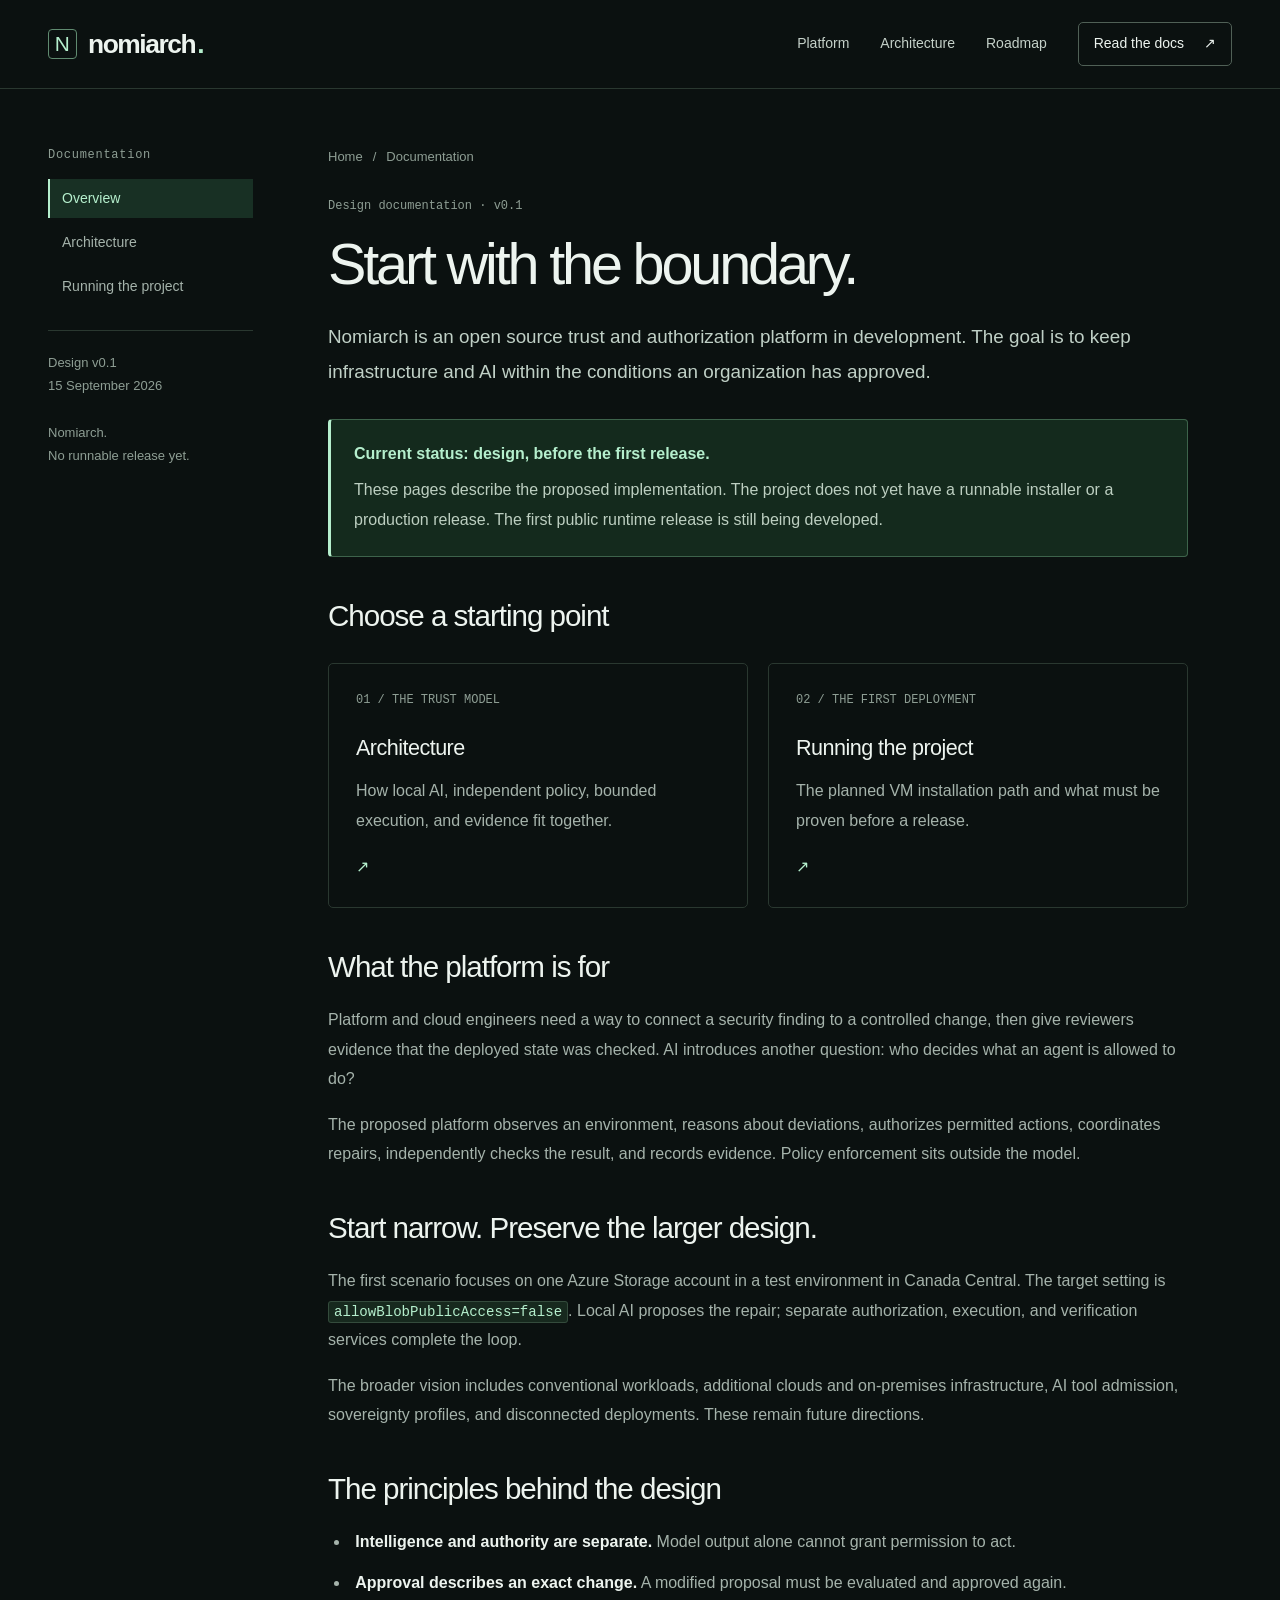
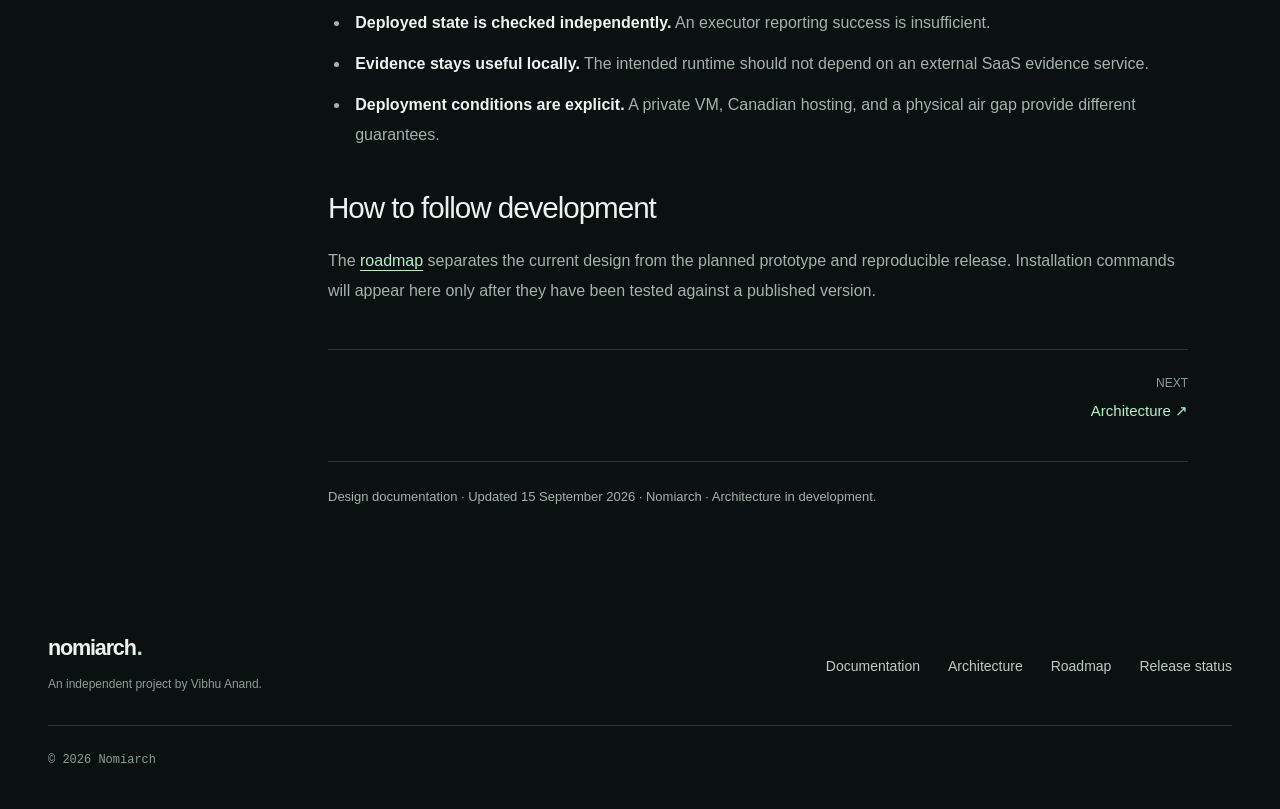
==== site/docs/index.html @ 2ee2f6b4 "feat: launch Nomiarch website and documentation Add the responsive landing page, architecture and de" ====
<!doctype html>
<html lang="en"><head><meta charset="utf-8"><meta name="viewport" content="width=device-width, initial-scale=1">
<title>Documentation — Nomiarch</title><meta name="description" content="Understand the project, the proposed trust boundary, and the first planned release."><meta name="theme-color" content="#0b1110">
<meta property="og:type" content="website"><meta property="og:title" content="Documentation — Nomiarch"><meta property="og:description" content="Understand the project, the proposed trust boundary, and the first planned release."><meta name="twitter:card" content="summary"><meta name="twitter:title" content="Documentation — Nomiarch"><meta name="twitter:description" content="Understand the project, the proposed trust boundary, and the first planned release.">
  <link rel="icon" type="image/svg+xml" href="data:image/svg+xml,%3Csvg xmlns='http://www.w3.org/2000/svg' viewBox='0 0 32 32'%3E%3Crect width='32' height='32' rx='7' fill='%230b1110'/%3E%3Cpath d='M8 24V8h3l10 16h3V8M8 8l16 16' fill='none' stroke='%23b5efcd' stroke-width='3' stroke-linejoin='round'/%3E%3C/svg%3E"><link rel="stylesheet" href="../styles.css"><link rel="canonical" href="https://nomiarch.com/docs/"><meta property="og:url" content="https://nomiarch.com/docs/"></head><body>
<a class="skip-link" href="#main">Skip to content</a>  <header class="topbar"><div class="container header-inner"><a class="brand" href="../" aria-label="Nomiarch home"><span class="brand-mark" aria-hidden="true">N</span>nomiarch<span class="brand-period" aria-hidden="true">.</span></a><nav class="nav" aria-label="Main navigation"><a class="hide-mobile" href="../#platform">Platform</a><a class="hide-mobile" href="architecture/">Architecture</a><a href="../#roadmap">Roadmap</a><a class="nav-cta" href="./">Read the docs <span aria-hidden="true">↗</span></a></nav></div></header>
<div class="container docs-shell"><aside class="sidebar"><div class="sidebar-label">Documentation</div><nav aria-label="Documentation navigation"><a href="./" aria-current="page">Overview</a><a href="architecture/">Architecture</a><a href="running/">Running the project</a></nav><div class="sidebar-note">Design v0.1<br>15 September 2026<br><br>Nomiarch.<br>No runnable release yet.</div></aside><main id="main" class="doc"><div class="breadcrumb"><a href="../">Home</a><span aria-hidden="true">/</span><span>Documentation</span></div>
<span class="badge">Design documentation · v0.1</span>
<h1>Start with the boundary.</h1>
<p class="lede">Nomiarch is an open source trust and authorization platform in development. The goal is to keep infrastructure and AI within the conditions an organization has approved.</p>
<div class="callout"><strong>Current status: design, before the first release.</strong><p>These pages describe the proposed implementation. The project does not yet have a runnable installer or a production release. The first public runtime release is still being developed.</p></div>
<h2>Choose a starting point</h2>
<div class="doc-card-grid">
<a class="doc-card" href="architecture/"><span class="mono">01 / THE TRUST MODEL</span><h3>Architecture</h3><p>How local AI, independent policy, bounded execution, and evidence fit together.</p><span class="card-arrow" aria-hidden="true">↗</span></a>
<a class="doc-card" href="running/"><span class="mono">02 / THE FIRST DEPLOYMENT</span><h3>Running the project</h3><p>The planned VM installation path and what must be proven before a release.</p><span class="card-arrow" aria-hidden="true">↗</span></a>
</div>
<h2>What the platform is for</h2>
<p>Platform and cloud engineers need a way to connect a security finding to a controlled change, then give reviewers evidence that the deployed state was checked. AI introduces another question: who decides what an agent is allowed to do?</p>
<p>The proposed platform observes an environment, reasons about deviations, authorizes permitted actions, coordinates repairs, independently checks the result, and records evidence. Policy enforcement sits outside the model.</p>
<h2>Start narrow. Preserve the larger design.</h2>
<p>The first scenario focuses on one Azure Storage account in a test environment in Canada Central. The target setting is <code>allowBlobPublicAccess=false</code>. Local AI proposes the repair; separate authorization, execution, and verification services complete the loop.</p>
<p>The broader vision includes conventional workloads, additional clouds and on-premises infrastructure, AI tool admission, sovereignty profiles, and disconnected deployments. These remain future directions.</p>
<h2>The principles behind the design</h2>
<ul><li><strong>Intelligence and authority are separate.</strong> Model output alone cannot grant permission to act.</li><li><strong>Approval describes an exact change.</strong> A modified proposal must be evaluated and approved again.</li><li><strong>Deployed state is checked independently.</strong> An executor reporting success is insufficient.</li><li><strong>Evidence stays useful locally.</strong> The intended runtime should not depend on an external SaaS evidence service.</li><li><strong>Deployment conditions are explicit.</strong> A private VM, Canadian hosting, and a physical air gap provide different guarantees.</li></ul>
<h2>How to follow development</h2><p>The <a href="../#roadmap">roadmap</a> separates the current design from the planned prototype and reproducible release. Installation commands will appear here only after they have been tested against a published version.</p>
<nav class="doc-pagination" aria-label="Documentation pages"><a href="architecture/"><small>NEXT</small>Architecture ↗</a></nav>
<p class="smallprint">Design documentation · Updated 15 September 2026 · Nomiarch · Architecture in development.</p></main></div>  <footer class="footer"><div class="container footer-inner"><div><a class="brand" href="../" aria-label="Nomiarch home">nomiarch<span class="brand-period" aria-hidden="true">.</span></a><p>An independent project by Vibhu Anand.</p></div><nav class="footer-links" aria-label="Footer"><a href="./">Documentation</a><a href="architecture/">Architecture</a><a href="../#roadmap">Roadmap</a><a href="running/">Release status</a></nav><span class="footer-year">© 2026 Nomiarch</span></div></footer>
</body></html>
---- site/styles.css ----
@charset "UTF-8";
:root{--bg:#0b1110;--surface:#101a16;--ink:#edf4ef;--muted:#a5b3ab;--dim:#8e9e94;--line:#2a3830;--accent:#b5efcd;--max:1200px;color-scheme:dark;font-size:16px}
*{box-sizing:border-box}html{scroll-behavior:smooth;scroll-padding-top:36px}body{margin:0;background:var(--bg);color:var(--ink);font-family:Inter,"Helvetica Neue",Arial,sans-serif;-webkit-font-smoothing:antialiased;line-height:1.65}::selection{background:var(--accent);color:var(--bg)}a{color:inherit;text-decoration:none}a:hover{color:var(--accent)}p,h1,h2,h3{margin-top:0}p{margin-bottom:0}h1,h2,h3{font-weight:500;line-height:1.09}h1,h2{letter-spacing:-.055em}h2{font-size:clamp(2.3rem,4.1vw,3.7rem);margin-bottom:0}h3{font-size:1.4rem;letter-spacing:-.025em;line-height:1.3}button,a,summary{-webkit-tap-highlight-color:transparent}a:focus-visible,summary:focus-visible{outline:2px solid var(--accent);outline-offset:6px;border-radius:2px}.container{width:calc(100% - 96px);max-width:var(--max);margin-inline:auto}.skip-link{position:absolute;top:-100px;left:16px;z-index:30;background:var(--accent);color:var(--bg);padding:10px 18px}.skip-link:focus{top:12px}.topbar{border-bottom:1px solid var(--line)}.header-inner{min-height:88px;display:flex;align-items:center;justify-content:space-between;gap:24px}.brand{display:inline-flex;align-items:center;gap:11px;font-size:1.65rem;letter-spacing:-.055em;font-weight:600;line-height:1}.brand-mark{display:grid;place-items:center;width:29px;height:30px;color:var(--accent);border:1px solid #608b70;border-radius:4px;font-size:1.3rem;font-weight:500;letter-spacing:-.13em;padding-right:3px}.brand-period{color:var(--accent);margin-left:-9px}.nav{display:flex;align-items:center;gap:31px;font-size:.875rem}.nav>a{color:#c5d1c9;transition:color .18s}.nav>a:hover{color:var(--accent)}.nav-cta{border:1px solid #506056;padding:9px 15px;border-radius:5px;display:flex;gap:20px;align-items:center;color:var(--ink)!important}.nav-cta:hover{border-color:var(--accent)}
.hero{text-align:center;padding-top:79px;padding-bottom:51px}.project-status{display:inline-flex;align-items:center;flex-wrap:wrap;justify-content:center;gap:13px;font-size:.8125rem;color:#c5d1c9;margin-bottom:33px}.status-label{font-size:.75rem;letter-spacing:.06em;border:1px solid #405949;border-radius:3px;padding:3px 7px;color:var(--accent)}.hero h1{font-size:clamp(3rem,6.85vw,6.15rem);line-height:1.075;margin-bottom:28px;font-weight:500;letter-spacing:-.065em}.hero h1 span{color:var(--accent)}.hero-lede{font-size:1.27rem;color:var(--ink);margin-bottom:10px;letter-spacing:-.02em}.hero-description{max-width:660px;margin-inline:auto;font-size:1.0625rem;line-height:1.8;color:var(--muted)}.actions{display:flex;align-items:center;gap:17px;justify-content:center;flex-wrap:wrap;margin-top:29px}.btn{display:inline-flex;align-items:center;justify-content:center;gap:25px;padding:12px 20px;min-height:49px;border-radius:5px;background:var(--ink);border:1px solid var(--ink);color:var(--bg);font-size:.875rem;font-weight:600;line-height:1.4;transition:background .18s,border-color .18s,transform .18s}.btn:hover{background:var(--accent);border-color:var(--accent);color:var(--bg);transform:translateY(-2px)}.btn-secondary{color:var(--ink);background:transparent;border-color:#415048;font-weight:400}.btn-secondary:hover{background:#18251e;color:var(--ink);border-color:var(--accent)}
.eyebrow,.figure-caption,.node-kicker,.node-foot,.feature-meta,.feature-number,.code-title,.decision-record dt,.code-note,.mode-number,.mode-status,.milestone-number,.badge,.future-note,.footer-year,.mono,.sidebar-label{font-family:"SFMono-Regular",Consolas,"Liberation Mono",monospace}.eyebrow{display:block;color:var(--accent);font-size:.75rem;letter-spacing:.085em;margin-bottom:23px;line-height:1.7}.boundary-figure{margin-top:62px;text-align:left}.figure-caption{display:flex;align-items:center;justify-content:space-between;gap:16px;font-size:.75rem;letter-spacing:.045em;color:var(--dim);padding:0 0 16px}.figure-caption>span:first-child{color:#c5d1c9}.trust-flow{display:grid;grid-template-columns:repeat(5,minmax(0,1fr));border:1px solid var(--line);border-radius:6px;position:relative;background:linear-gradient(180deg,#111c16,#0d1510)}.flow-node{padding:24px 22px 20px;min-width:0;position:relative;display:flex;flex-direction:column}.flow-node+.flow-node{border-left:1px solid var(--line)}.flow-node:not(:last-child):after{content:"";width:7px;height:7px;position:absolute;top:calc(50% - 3px);right:-4px;border-right:1px solid #789080;border-top:1px solid #789080;transform:rotate(45deg);z-index:2;background:var(--surface)}.node-kicker{font-size:.75rem;letter-spacing:0;color:var(--dim);margin-bottom:25px}.flow-node strong{font-size:1.025rem;letter-spacing:-.02em;font-weight:500;line-height:1.4;display:block;min-height:48px}.flow-node p{font-size:.875rem;color:var(--muted);line-height:1.7;margin-top:11px}.node-foot{font-size:.75rem;color:var(--dim);padding-top:28px;margin-top:auto;line-height:1.6}.policy-node{background:#193726;border:1px solid #689e7c!important;margin:-1px 0;border-radius:5px;z-index:1}.policy-node strong{color:var(--accent);font-size:1.125rem}.policy-node .node-kicker,.policy-node .node-foot{color:var(--accent)}.policy-node p{color:#c2d8ca}.boundary-bottom{display:flex;justify-content:space-between;gap:20px;font-size:.75rem;color:var(--dim);padding-top:16px}.boundary-bottom>span:last-child{color:var(--muted)}.principle-strip{border-block:1px solid var(--line)}.principles{display:flex;justify-content:space-between;gap:20px;padding-block:23px;font-size:.875rem;color:#becac2}
.section{padding-block:105px}.section-heading{display:grid;grid-template-columns:1fr 1fr;gap:80px;align-items:end;margin-bottom:57px}.section-heading>p{font-size:1.0625rem;color:var(--muted);line-height:1.85;max-width:515px}.feature-grid{display:grid;grid-template-columns:repeat(3,minmax(0,1fr));border-block:1px solid var(--line);margin-bottom:30px}.feature{padding:35px 31px 35px 0;display:flex;flex-direction:column}.feature+.feature{border-left:1px solid var(--line);padding-left:31px}.feature-number{color:var(--accent);font-size:.75rem;margin-bottom:29px}.feature h3{font-size:1.44rem;margin-bottom:15px}.feature p{font-size:1rem;color:var(--muted);line-height:1.85}.feature-meta{color:var(--dim);font-size:.75rem;letter-spacing:0;line-height:1.8;margin-top:auto;padding-top:29px}.text-link{font-size:.875rem;display:inline-flex;align-items:center;gap:16px;color:var(--ink);line-height:1.5}.text-link:hover{color:var(--accent)}.deployment-section{background:var(--surface);border-block:1px solid var(--line);padding-block:86px}.deployment-grid{display:grid;grid-template-columns:.92fr 1.08fr;gap:88px;align-items:center}.section-copy{font-size:1rem;color:var(--muted);line-height:1.85;margin-top:24px;max-width:475px}.deployment-grid .text-link{margin-top:27px}.deployment-modes{border-top:1px solid #34473a}.deployment-modes article{display:grid;grid-template-columns:25px 1fr;gap:15px;position:relative;padding:28px 0;border-bottom:1px solid #34473a}.mode-number{color:var(--accent);font-size:.75rem;padding-top:4px}.deployment-modes h3{font-size:1.12rem;margin-bottom:9px;padding-right:5px}.deployment-modes p{font-size:1rem;color:var(--muted);max-width:395px}.mode-status{font-size:.75rem;color:var(--dim);grid-column:2;letter-spacing:.04em}.proof-grid{display:grid;grid-template-columns:1.08fr .92fr;gap:67px;align-items:center}.code-panel{border:1px solid #385341;border-radius:7px;background:#0f1913;overflow:hidden}.code-title{padding:19px 23px;border-bottom:1px solid var(--line);font-size:.75rem;display:flex;flex-wrap:wrap;justify-content:space-between;gap:9px;letter-spacing:0;color:#c2d2c7}.example-label{color:var(--dim)}.code-body{padding:30px 0 24px}.code-comment{font-family:"SFMono-Regular",Consolas,monospace;font-size:.8125rem;color:var(--dim);padding:0 27px 27px}.diff-line{font-size:.9375rem;display:flex;gap:18px;padding:7px 25px;line-height:1.75}.diff-line code{font-size:inherit;white-space:normal;overflow-wrap:anywhere;background:transparent;border:0;padding:0;color:inherit}.removed{background:#2a191b;color:#e8b2b0}.added{background:#1b3926;color:var(--accent)}.code-divider{margin:29px 25px;border-top:1px solid var(--line)}.decision-record{margin:0 26px;display:grid;gap:17px}.decision-record>div{display:grid;grid-template-columns:98px 1fr;gap:14px;align-items:baseline}.decision-record dt{font-size:.75rem;color:var(--dim)}.decision-record dd{font-size:.875rem;margin:0;color:#c9d5cd}.code-note{border-top:1px solid var(--line);padding:15px 24px;color:var(--dim);font-size:.75rem}.proof-steps{padding:0;margin:0;list-style:none;display:grid;gap:25px}.proof-steps li{display:grid;grid-template-columns:25px 1fr;gap:21px}.step-number{font-family:Consolas,monospace;color:var(--accent);font-size:.75rem;padding-top:3px}.proof-steps h3{font-size:1.15rem;line-height:1.5;margin-bottom:6px}.proof-steps p{font-size:1rem;color:var(--muted);line-height:1.75}
.roadmap-section{padding-block:92px;border-block:1px solid var(--line)}.roadmap{display:grid;grid-template-columns:repeat(3,minmax(0,1fr));gap:34px}.milestone{border-top:2px solid #3a473e;padding-top:25px}.milestone.current{border-color:var(--accent)}.milestone-meta{display:flex;justify-content:space-between;gap:10px;align-items:center;margin-bottom:32px}.milestone-number{font-size:.8125rem;color:var(--dim)}.badge{font-size:.75rem;letter-spacing:0;color:var(--dim)}.badge-active{color:var(--accent)}.milestone h3{font-size:1.4rem;margin-bottom:14px}.milestone p{color:var(--muted);font-size:1rem;line-height:1.8}.milestone .text-link{margin-top:22px;font-size:.875rem}.future-note{font-size:.75rem;line-height:1.9;color:var(--dim);border-top:1px solid var(--line);margin-top:45px;padding-top:24px;max-width:100%}.faq-section{padding-block:93px}.faq-grid{display:grid;grid-template-columns:.85fr 1.15fr;gap:90px}.faq{border-top:1px solid var(--line)}.faq details{border-bottom:1px solid var(--line)}.faq summary{font-size:1rem;list-style:none;cursor:pointer;padding:23px 35px 23px 0;position:relative;line-height:1.55}.faq summary::-webkit-details-marker{display:none}.faq summary:after{content:"+";position:absolute;right:0;top:21px;font-size:1.35rem;color:var(--accent);font-weight:300}.faq details[open] summary:after{content:"−"}.faq details p{font-size:1rem;color:var(--muted);padding:0 30px 25px 0;line-height:1.85}.closing{background:var(--surface);border-block:1px solid var(--line);padding-block:85px;text-align:center}.closing h2{font-size:clamp(3rem,5.5vw,5rem);line-height:1.08;color:var(--accent)}.closing p{color:var(--muted);font-size:1rem;margin-top:22px}.closing .eyebrow{color:var(--dim)}.closing .actions{gap:31px}.footer{padding-block:38px}.footer-inner{display:grid;grid-template-columns:1fr auto;gap:25px;align-items:center}.footer .brand{font-size:1.35rem}.footer .brand-period{margin-left:-10px}.footer p{color:var(--dim);font-size:.75rem;margin-top:12px}.footer-links{display:flex;flex-wrap:wrap;gap:28px;font-size:.875rem;color:#bfcbc2}.footer-year{font-size:.75rem;color:var(--dim);grid-column:1/-1;border-top:1px solid var(--line);padding-top:25px;margin-top:5px}
/* Documentation */
.docs-shell{display:grid;grid-template-columns:205px minmax(0,1fr);gap:75px;padding-block:57px 90px}.sidebar{position:sticky;top:30px;align-self:start;font-size:.875rem}.sidebar-label{font-size:.75rem;letter-spacing:.06em;color:var(--dim);margin-bottom:13px}.sidebar nav{display:flex;flex-direction:column;gap:5px}.sidebar nav a{padding:9px 12px;border-left:2px solid transparent;color:var(--muted);line-height:1.5}.sidebar nav a:hover{color:var(--accent);background:var(--surface)}.sidebar nav a[aria-current="page"]{background:#183024;border-left-color:var(--accent);color:var(--accent)}.sidebar-note{border-top:1px solid var(--line);margin-top:24px;padding-top:20px;font-size:.8125rem;line-height:1.8;color:var(--dim)}.doc{min-width:0;max-width:860px}.breadcrumb{font-size:.8125rem;color:var(--dim);display:flex;gap:10px;margin-bottom:24px}.doc h1{font-size:clamp(2.6rem,4.5vw,4rem);margin:15px 0 24px;line-height:1.1}.doc .lede{font-size:1.18rem;color:#c0d0c6;line-height:1.85;margin-bottom:29px}.doc h2{font-size:1.85rem;letter-spacing:-.035em;margin:41px 0 19px;line-height:1.25}.doc h3{font-size:1.2rem;margin:28px 0 13px}.doc p,.doc li{color:var(--muted);font-size:1rem;line-height:1.85}.doc p+p{margin-top:16px}.doc ul,.doc ol{padding-left:1.4rem}.doc li{padding-left:.3rem;margin-bottom:.7rem}.doc strong{font-weight:600;color:var(--ink)}.doc p a,.doc li a{color:var(--accent);text-decoration:underline;text-underline-offset:4px}.callout{border:1px solid #3d634b;border-left:3px solid var(--accent);background:#142a1d;border-radius:4px;padding:21px 23px;margin:26px 0}.callout strong{color:var(--accent)}.callout p{font-size:1rem;margin-top:8px;color:#bdcfc1}.callout.neutral{background:var(--surface);border-color:var(--line);border-left-color:#7c9384}.callout.neutral strong{color:var(--ink)}.doc-card-grid{display:grid;grid-template-columns:1fr 1fr;gap:20px;margin:28px 0}.doc-card{border:1px solid var(--line);border-radius:5px;padding:27px;display:block;transition:border-color .18s,background .18s}.doc-card:hover{border-color:#679777;background:var(--surface)}.doc-card .mono{color:var(--dim);font-size:.75rem;display:block;margin-bottom:24px}.doc-card h3{margin:0 0 14px;font-size:1.35rem}.doc-card p{font-size:1rem;margin-bottom:18px}.card-arrow{color:var(--accent)}.table-scroll{max-width:100%;overflow-x:auto;margin:25px 0;border:1px solid var(--line);border-radius:5px}table{width:100%;border-collapse:collapse;font-size:.9375rem;text-align:left;line-height:1.7}th{background:var(--surface);font-weight:500;color:var(--ink)}th,td{padding:15px 18px;border-bottom:1px solid var(--line);vertical-align:top}tr:last-child td{border-bottom:0}td{color:var(--muted)}td:first-child{color:var(--ink);min-width:130px}.doc-flow{padding:22px;background:var(--surface);border:1px solid var(--line);border-radius:5px;display:grid;grid-template-columns:1fr 1fr;gap:15px;margin:26px 0}.doc-flow-item{border:1px solid var(--line);padding:20px;border-radius:3px}.doc-flow-item h3{font-size:1.1rem;color:var(--ink);margin:0 0 10px}.doc-flow-item p{font-size:1rem;margin:0}.doc-flow-item.policy{border-color:#78ae8b}.doc-flow-item.policy h3{color:var(--accent)}.flow-caption{grid-column:1/-1;font-size:.8125rem!important;color:var(--dim)!important}.doc-pagination{margin-top:44px;padding-top:24px;border-top:1px solid var(--line);display:flex;justify-content:space-between;gap:25px;font-size:.9375rem}.doc-pagination a{max-width:48%;color:var(--accent)}.doc-pagination a:last-child{text-align:right;margin-left:auto}.doc-pagination small{display:block;color:var(--dim);font-size:.75rem;margin-bottom:5px}.doc .smallprint{font-size:.8125rem;border-top:1px solid var(--line);padding-top:23px;margin-top:37px}.requirements{list-style:none;padding:0!important;counter-reset:req}.requirements li{position:relative;padding:1px 0 20px 46px;border-bottom:1px solid var(--line);margin-bottom:21px;counter-increment:req}.requirements li:before{content:counter(req,decimal-leading-zero);position:absolute;left:0;top:4px;font-family:Consolas,monospace;font-size:.8125rem;color:var(--accent)}.requirements strong{display:block;margin-bottom:5px}.requirements p{font-size:1rem}code{font-family:Consolas,"Liberation Mono",monospace;font-size:.88em;background:#17291e;border:1px solid #344b3c;padding:2px 5px;border-radius:3px;color:var(--accent);overflow-wrap:anywhere}.simple-page{padding-block:100px;min-height:65vh}.simple-page h1{font-size:clamp(3rem,6vw,5rem);margin-bottom:25px}.simple-page p{max-width:600px;color:var(--muted)}.simple-page .actions{justify-content:flex-start}
@media(min-width:1500px){.hero{padding-top:98px}.hero h1{font-size:6.25rem}}
@media(max-width:1150px){.container{width:calc(100% - 64px)}.hero h1{font-size:6.75vw}.flow-node{padding:21px 15px}.flow-node strong{font-size:.9375rem}.policy-node strong{font-size:1rem}.section-heading{gap:45px}.deployment-grid{gap:45px}.proof-grid{gap:37px}.faq-grid{gap:60px}.docs-shell{gap:43px;grid-template-columns:175px 1fr}}
@media(max-width:900px){.container{width:calc(100% - 48px)}.header-inner{min-height:78px}.nav{gap:24px}.hero{padding-top:62px}.hero h1{font-size:6.8vw}.trust-flow{grid-template-columns:1fr 1fr;overflow:hidden}.flow-node{padding:22px}.flow-node+.flow-node{border-left:0}.flow-node:nth-child(even){border-left:1px solid var(--line)}.flow-node:nth-child(1),.flow-node:nth-child(2){border-bottom:1px solid var(--line)}.flow-node strong{font-size:1.075rem;min-height:0}.flow-node p br{display:none}.flow-node p{margin-top:9px}.flow-node .node-foot{padding-top:18px}.flow-node .node-kicker{margin-bottom:17px}.flow-node:after{display:none}.policy-node{grid-column:1/-1;grid-row:2;padding:24px;margin:0;border-radius:0;text-align:center}.policy-node strong{font-size:1.3rem}.policy-node strong br,.policy-node p br{display:none}.section{padding-block:77px}.section-heading{gap:34px;margin-bottom:40px}.section-heading>p{font-size:1rem}.feature{padding-right:22px}.feature+.feature{padding-left:22px}.feature h3{font-size:1.25rem}.deployment-grid{grid-template-columns:1fr;gap:38px}.deployment-modes article{grid-template-columns:27px 1fr auto}.mode-status{grid-column:3}.deployment-modes p{max-width:none}.proof-grid{grid-template-columns:1fr;gap:37px}.proof-steps{grid-template-columns:1fr 1fr;gap:28px}.roadmap{gap:23px}.milestone-meta{align-items:start;flex-direction:column;gap:12px}.faq-grid{grid-template-columns:.8fr 1.2fr;gap:30px}.footer-inner{grid-template-columns:1fr}.footer-links{gap:26px}.docs-shell{display:block;padding-top:26px}.sidebar{position:static;border-bottom:1px solid var(--line);padding-bottom:20px;margin-bottom:32px}.sidebar-label,.sidebar-note{display:none}.sidebar nav{flex-direction:row;flex-wrap:wrap;gap:7px}.sidebar nav a{border-left:0;border-bottom:2px solid transparent;padding:8px 11px}.sidebar nav a[aria-current="page"]{border-bottom-color:var(--accent)}.doc{max-width:none}}
@media(max-width:640px){.container{width:calc(100% - 36px)}.header-inner{min-height:74px;gap:12px}.brand{font-size:1.4rem;gap:8px}.brand-mark{width:25px;height:27px;font-size:1.125rem}.brand-period{margin-left:-6px}.nav{gap:16px;font-size:.875rem}.nav .hide-mobile{display:none}.nav-cta{padding:8px 10px;gap:10px}.hero{padding-top:44px;padding-bottom:30px}.project-status{gap:9px;font-size:.75rem;margin-bottom:27px}.status-label{font-size:.75rem}.hero h1{font-size:clamp(2.15rem,7.25vw,2.9rem);letter-spacing:-.06em;line-height:1.17;margin-bottom:24px}.hero-lede{font-size:1rem}.hero-description{font-size:1rem;line-height:1.8;max-width:420px}.actions{gap:12px;margin-top:24px}.btn{font-size:.875rem;gap:14px;padding:12px 15px;min-height:46px}.boundary-figure{margin-top:44px}.figure-caption{letter-spacing:0;align-items:start;gap:12px}.figure-caption>span:last-child{text-align:right}.flow-node{padding:21px 15px}.flow-node strong{font-size:.9375rem}.flow-node p{font-size:.875rem}.policy-node{padding:22px 15px}.policy-node strong{font-size:1.13rem}.boundary-bottom{font-size:.75rem;flex-direction:column;gap:3px;padding-top:13px}.principles{display:grid;grid-template-columns:1fr 1fr;gap:10px;padding-block:20px;font-size:.875rem}.section{padding-block:62px}.section-heading{grid-template-columns:1fr;gap:23px;margin-bottom:32px}.eyebrow{letter-spacing:.045em;margin-bottom:17px}h2{font-size:2.5rem;line-height:1.1}.section-heading>p{font-size:1rem}.feature-grid{grid-template-columns:1fr;margin-bottom:25px}.feature{padding:28px 0}.feature+.feature{border-left:0;border-top:1px solid var(--line);padding-left:0}.feature-number{margin-bottom:17px}.feature h3{font-size:1.35rem;margin-bottom:12px}.feature-meta{padding-top:20px}.deployment-section{padding-block:60px}.deployment-grid{gap:30px}.deployment-modes article{grid-template-columns:24px 1fr;padding:23px 0;gap:12px}.mode-status{grid-column:2}.deployment-modes h3{font-size:1.06rem}.proof-grid{gap:33px}.proof-steps{grid-template-columns:1fr;gap:25px}.proof-steps li{gap:16px}.code-title{padding:16px 17px}.code-comment{font-size:.75rem;padding:0 18px 22px}.diff-line{font-size:.8125rem;gap:12px;padding:9px 18px}.code-divider{margin:23px 18px}.decision-record{margin-inline:18px;gap:14px}.decision-record>div{grid-template-columns:80px 1fr;gap:10px}.decision-record dd{font-size:.875rem}.code-note{padding:13px 18px}.roadmap-section{padding-block:62px}.roadmap{grid-template-columns:1fr;gap:33px}.milestone-meta{flex-direction:row;align-items:center;margin-bottom:20px}.milestone h3{font-size:1.4rem}.future-note{margin-top:33px}.faq-section{padding-block:62px}.faq-grid{grid-template-columns:1fr;gap:28px}.closing{padding-block:62px}.closing h2{font-size:3rem}.closing .actions{gap:24px;flex-direction:column}.footer{padding-block:30px}.footer-links{gap:15px 25px}.doc h1{font-size:2.75rem}.doc .lede{font-size:1.06rem}.doc h2{font-size:1.7rem}.doc-card-grid,.doc-flow{grid-template-columns:1fr}.doc-card{padding:24px}.doc-flow{padding:16px}.doc-pagination{font-size:.875rem}.table-scroll{margin-inline:0}.sidebar nav{gap:1px}.sidebar nav a{font-size:.875rem;padding:8px 9px}.doc .callout{padding:19px}.simple-page{padding-block:65px}}
@media(max-width:380px){.header-inner{flex-wrap:wrap;padding-block:15px;gap:18px}.nav{width:100%;justify-content:space-between}.hero h1{font-size:2rem}.trust-flow{grid-template-columns:1fr}.flow-node,.flow-node:nth-child(even){border-left:0;border-bottom:1px solid var(--line)}.policy-node{grid-column:auto;grid-row:auto;text-align:left}.flow-node:last-child{border-bottom:0}.node-foot{padding-top:14px}.boundary-bottom{line-height:1.8}}
@media(prefers-reduced-motion:reduce){html{scroll-behavior:auto}*,*:before,*:after{transition:none!important}}
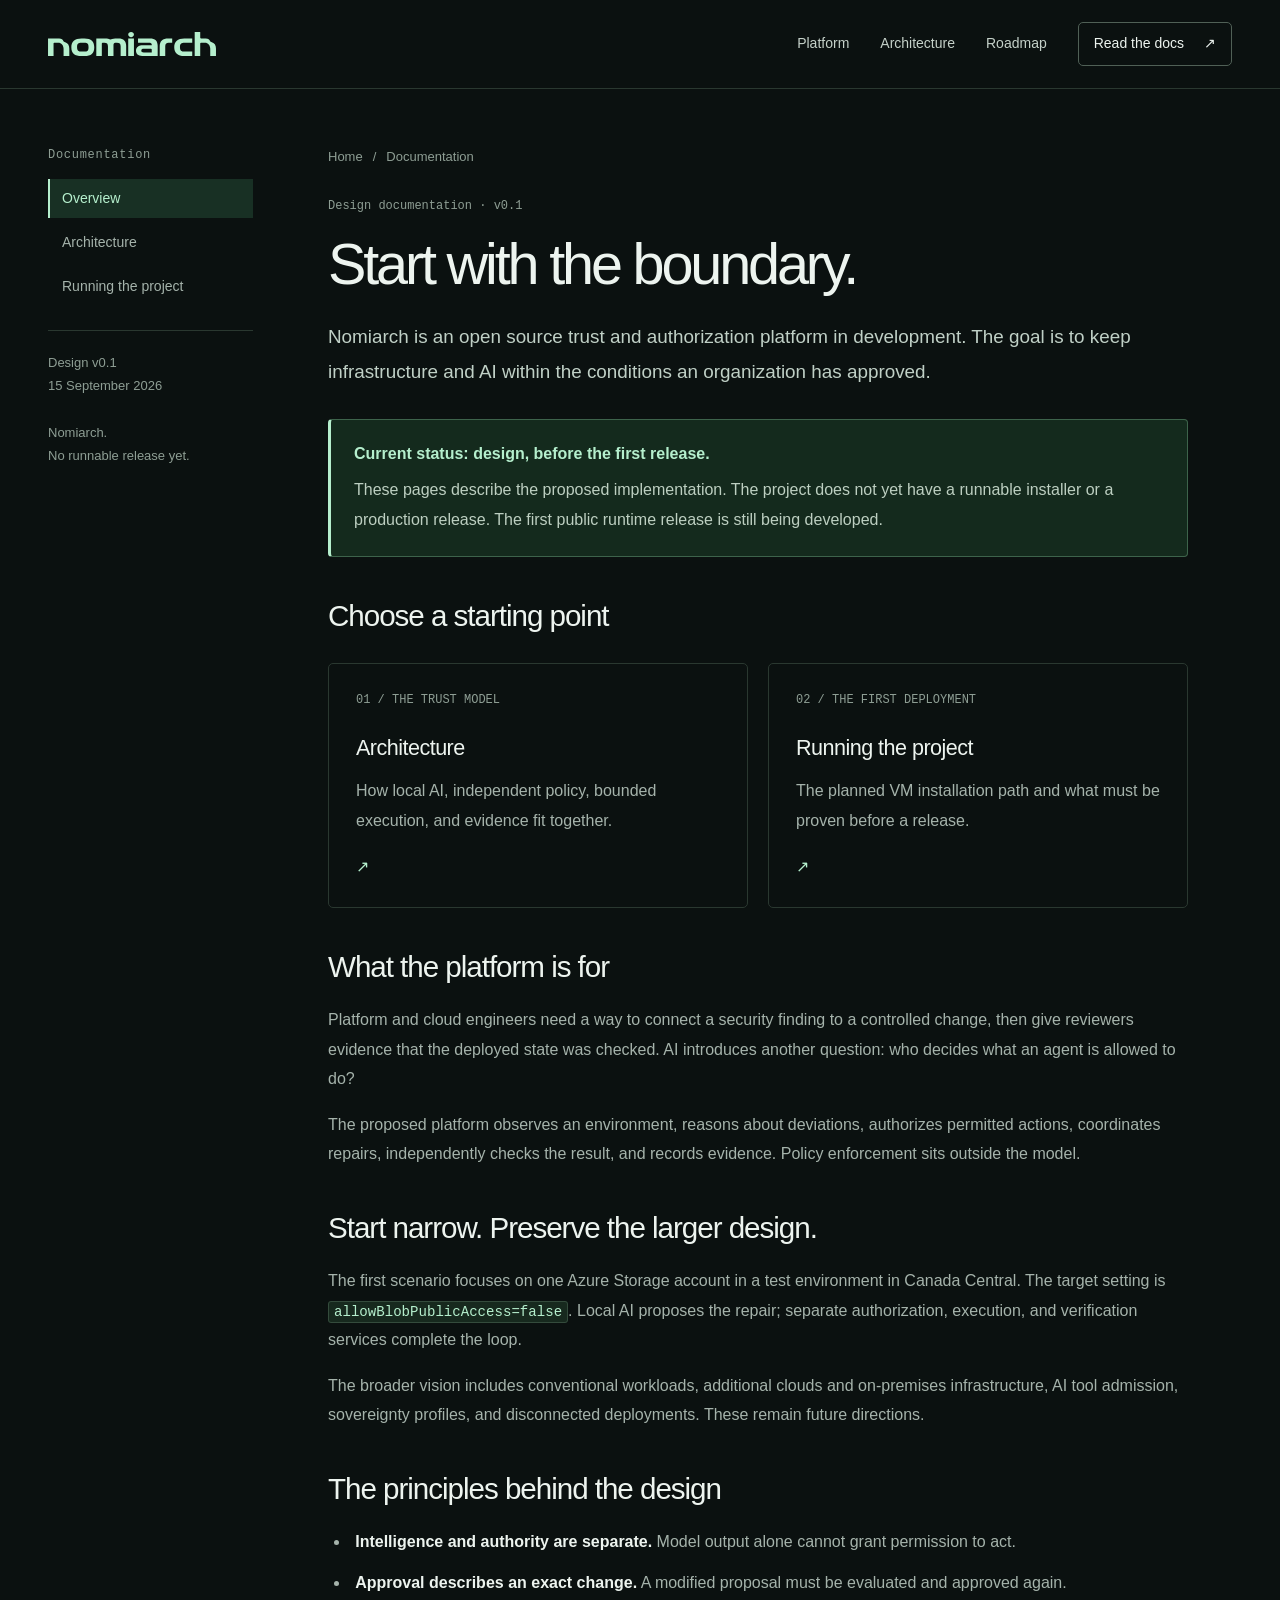
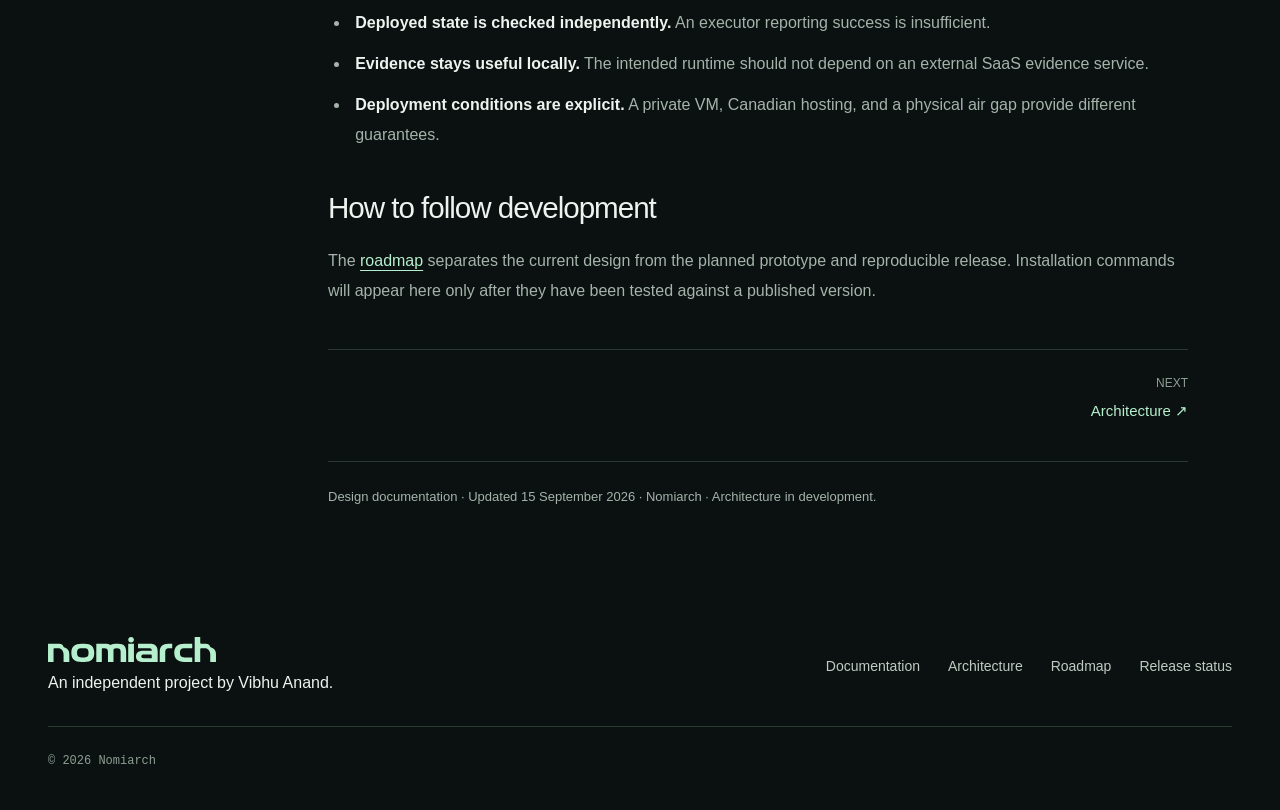
==== commit 3105dba6: "feat: add Signature branding and social previews Apply the approved Nomiarch wordmark and n icon acr" ====
--- a/site/docs/index.html
+++ b/site/docs/index.html
@@ -1,9 +1,22 @@
 <!doctype html>
 <html lang="en"><head><meta charset="utf-8"><meta name="viewport" content="width=device-width, initial-scale=1">
 <title>Documentation — Nomiarch</title><meta name="description" content="Understand the project, the proposed trust boundary, and the first planned release."><meta name="theme-color" content="#0b1110">
-<meta property="og:type" content="website"><meta property="og:title" content="Documentation — Nomiarch"><meta property="og:description" content="Understand the project, the proposed trust boundary, and the first planned release."><meta name="twitter:card" content="summary"><meta name="twitter:title" content="Documentation — Nomiarch"><meta name="twitter:description" content="Understand the project, the proposed trust boundary, and the first planned release.">
-  <link rel="icon" type="image/svg+xml" href="data:image/svg+xml,%3Csvg xmlns='http://www.w3.org/2000/svg' viewBox='0 0 32 32'%3E%3Crect width='32' height='32' rx='7' fill='%230b1110'/%3E%3Cpath d='M8 24V8h3l10 16h3V8M8 8l16 16' fill='none' stroke='%23b5efcd' stroke-width='3' stroke-linejoin='round'/%3E%3C/svg%3E"><link rel="stylesheet" href="../styles.css"><link rel="canonical" href="https://nomiarch.com/docs/"><meta property="og:url" content="https://nomiarch.com/docs/"></head><body>
-<a class="skip-link" href="#main">Skip to content</a>  <header class="topbar"><div class="container header-inner"><a class="brand" href="../" aria-label="Nomiarch home"><span class="brand-mark" aria-hidden="true">N</span>nomiarch<span class="brand-period" aria-hidden="true">.</span></a><nav class="nav" aria-label="Main navigation"><a class="hide-mobile" href="../#platform">Platform</a><a class="hide-mobile" href="architecture/">Architecture</a><a href="../#roadmap">Roadmap</a><a class="nav-cta" href="./">Read the docs <span aria-hidden="true">↗</span></a></nav></div></header>
+<meta property="og:type" content="website"><meta property="og:title" content="Documentation — Nomiarch"><meta property="og:description" content="Understand the project, the proposed trust boundary, and the first planned release."><meta name="twitter:card" content="summary_large_image"><meta name="twitter:title" content="Documentation — Nomiarch"><meta name="twitter:description" content="Understand the project, the proposed trust boundary, and the first planned release.">
+  <link rel="icon" type="image/svg+xml" href="../assets/brand/favicon.svg">
+<link rel="icon" type="image/png" sizes="32x32" href="../assets/brand/favicon-32.png">
+<link rel="apple-touch-icon" sizes="180x180" href="../assets/brand/apple-touch-icon.png"><link rel="stylesheet" href="../styles.css"><link rel="canonical" href="https://nomiarch.com/docs/"><meta property="og:url" content="https://nomiarch.com/docs/">
+<meta property="og:image" content="https://nomiarch.com/assets/brand/social-preview-v1.png">
+<meta property="og:image:secure_url" content="https://nomiarch.com/assets/brand/social-preview-v1.png">
+<meta property="og:image:type" content="image/png">
+<meta property="og:image:width" content="1200">
+<meta property="og:image:height" content="630">
+<meta property="og:image:alt" content="Nomiarch — Infrastructure &amp; AI. Under your authority.">
+<meta property="og:locale" content="en_CA">
+<meta name="twitter:image" content="https://nomiarch.com/assets/brand/social-preview-v1.png">
+<meta name="twitter:image:alt" content="Nomiarch — Infrastructure &amp; AI. Under your authority.">
+<meta property="og:site_name" content="Nomiarch">
+</head><body>
+<a class="skip-link" href="#main">Skip to content</a>  <header class="topbar"><div class="container header-inner"><a class="brand" href="../" aria-label="Nomiarch home"><img class="brand-wordmark" src="../assets/brand/wordmark-mint.svg" alt="Nomiarch" width="821" height="120"></a><nav class="nav" aria-label="Main navigation"><a class="hide-mobile" href="../#platform">Platform</a><a class="hide-mobile" href="architecture/">Architecture</a><a href="../#roadmap">Roadmap</a><a class="nav-cta" href="./">Read the docs <span aria-hidden="true">↗</span></a></nav></div></header>
 <div class="container docs-shell"><aside class="sidebar"><div class="sidebar-label">Documentation</div><nav aria-label="Documentation navigation"><a href="./" aria-current="page">Overview</a><a href="architecture/">Architecture</a><a href="running/">Running the project</a></nav><div class="sidebar-note">Design v0.1<br>15 September 2026<br><br>Nomiarch.<br>No runnable release yet.</div></aside><main id="main" class="doc"><div class="breadcrumb"><a href="../">Home</a><span aria-hidden="true">/</span><span>Documentation</span></div>
 <span class="badge">Design documentation · v0.1</span>
 <h1>Start with the boundary.</h1>
@@ -24,5 +37,5 @@
 <ul><li><strong>Intelligence and authority are separate.</strong> Model output alone cannot grant permission to act.</li><li><strong>Approval describes an exact change.</strong> A modified proposal must be evaluated and approved again.</li><li><strong>Deployed state is checked independently.</strong> An executor reporting success is insufficient.</li><li><strong>Evidence stays useful locally.</strong> The intended runtime should not depend on an external SaaS evidence service.</li><li><strong>Deployment conditions are explicit.</strong> A private VM, Canadian hosting, and a physical air gap provide different guarantees.</li></ul>
 <h2>How to follow development</h2><p>The <a href="../#roadmap">roadmap</a> separates the current design from the planned prototype and reproducible release. Installation commands will appear here only after they have been tested against a published version.</p>
 <nav class="doc-pagination" aria-label="Documentation pages"><a href="architecture/"><small>NEXT</small>Architecture ↗</a></nav>
-<p class="smallprint">Design documentation · Updated 15 September 2026 · Nomiarch · Architecture in development.</p></main></div>  <footer class="footer"><div class="container footer-inner"><div><a class="brand" href="../" aria-label="Nomiarch home">nomiarch<span class="brand-period" aria-hidden="true">.</span></a><p>An independent project by Vibhu Anand.</p></div><nav class="footer-links" aria-label="Footer"><a href="./">Documentation</a><a href="architecture/">Architecture</a><a href="../#roadmap">Roadmap</a><a href="running/">Release status</a></nav><span class="footer-year">© 2026 Nomiarch</span></div></footer>
+<p class="smallprint">Design documentation · Updated 15 September 2026 · Nomiarch · Architecture in development.</p></main></div>  <footer class="footer"><div class="container footer-inner"><div><a class="brand" href="../" aria-label="Nomiarch home"><img class="brand-wordmark" src="../assets/brand/wordmark-mint.svg" alt="Nomiarch" width="821" height="120"></a><p>An independent project by Vibhu Anand.</p></div><nav class="footer-links" aria-label="Footer"><a href="./">Documentation</a><a href="architecture/">Architecture</a><a href="../#roadmap">Roadmap</a><a href="running/">Release status</a></nav><span class="footer-year">© 2026 Nomiarch</span></div></footer>
 </body></html>
--- a/site/styles.css
+++ b/site/styles.css
@@ -1,15 +1,19 @@
 @charset "UTF-8";
 :root{--bg:#0b1110;--surface:#101a16;--ink:#edf4ef;--muted:#a5b3ab;--dim:#8e9e94;--line:#2a3830;--accent:#b5efcd;--max:1200px;color-scheme:dark;font-size:16px}
-*{box-sizing:border-box}html{scroll-behavior:smooth;scroll-padding-top:36px}body{margin:0;background:var(--bg);color:var(--ink);font-family:Inter,"Helvetica Neue",Arial,sans-serif;-webkit-font-smoothing:antialiased;line-height:1.65}::selection{background:var(--accent);color:var(--bg)}a{color:inherit;text-decoration:none}a:hover{color:var(--accent)}p,h1,h2,h3{margin-top:0}p{margin-bottom:0}h1,h2,h3{font-weight:500;line-height:1.09}h1,h2{letter-spacing:-.055em}h2{font-size:clamp(2.3rem,4.1vw,3.7rem);margin-bottom:0}h3{font-size:1.4rem;letter-spacing:-.025em;line-height:1.3}button,a,summary{-webkit-tap-highlight-color:transparent}a:focus-visible,summary:focus-visible{outline:2px solid var(--accent);outline-offset:6px;border-radius:2px}.container{width:calc(100% - 96px);max-width:var(--max);margin-inline:auto}.skip-link{position:absolute;top:-100px;left:16px;z-index:30;background:var(--accent);color:var(--bg);padding:10px 18px}.skip-link:focus{top:12px}.topbar{border-bottom:1px solid var(--line)}.header-inner{min-height:88px;display:flex;align-items:center;justify-content:space-between;gap:24px}.brand{display:inline-flex;align-items:center;gap:11px;font-size:1.65rem;letter-spacing:-.055em;font-weight:600;line-height:1}.brand-mark{display:grid;place-items:center;width:29px;height:30px;color:var(--accent);border:1px solid #608b70;border-radius:4px;font-size:1.3rem;font-weight:500;letter-spacing:-.13em;padding-right:3px}.brand-period{color:var(--accent);margin-left:-9px}.nav{display:flex;align-items:center;gap:31px;font-size:.875rem}.nav>a{color:#c5d1c9;transition:color .18s}.nav>a:hover{color:var(--accent)}.nav-cta{border:1px solid #506056;padding:9px 15px;border-radius:5px;display:flex;gap:20px;align-items:center;color:var(--ink)!important}.nav-cta:hover{border-color:var(--accent)}
+*{box-sizing:border-box}html{scroll-behavior:smooth;scroll-padding-top:36px}body{margin:0;background:var(--bg);color:var(--ink);font-family:Inter,"Helvetica Neue",Arial,sans-serif;-webkit-font-smoothing:antialiased;line-height:1.65}::selection{background:var(--accent);color:var(--bg)}a{color:inherit;text-decoration:none}a:hover{color:var(--accent)}p,h1,h2,h3{margin-top:0}p{margin-bottom:0}h1,h2,h3{font-weight:500;line-height:1.09}h1,h2{letter-spacing:-.055em}h2{font-size:clamp(2.3rem,4.1vw,3.7rem);margin-bottom:0}h3{font-size:1.4rem;letter-spacing:-.025em;line-height:1.3}button,a,summary{-webkit-tap-highlight-color:transparent}a:focus-visible,summary:focus-visible{outline:2px solid var(--accent);outline-offset:6px;border-radius:2px}.container{width:calc(100% - 96px);max-width:var(--max);margin-inline:auto}.skip-link{position:absolute;top:-100px;left:16px;z-index:30;background:var(--accent);color:var(--bg);padding:10px 18px}.skip-link:focus{top:12px}.topbar{border-bottom:1px solid var(--line)}.header-inner{min-height:88px;display:flex;align-items:center;justify-content:space-between;gap:24px}.brand{display:inline-flex;align-items:center;flex-shrink:0;line-height:1}.nav{display:flex;align-items:center;gap:31px;font-size:.875rem}.nav>a{color:#c5d1c9;transition:color .18s}.nav>a:hover{color:var(--accent)}.nav-cta{border:1px solid #506056;padding:9px 15px;border-radius:5px;display:flex;gap:20px;align-items:center;color:var(--ink)!important}.nav-cta:hover{border-color:var(--accent)}
 .hero{text-align:center;padding-top:79px;padding-bottom:51px}.project-status{display:inline-flex;align-items:center;flex-wrap:wrap;justify-content:center;gap:13px;font-size:.8125rem;color:#c5d1c9;margin-bottom:33px}.status-label{font-size:.75rem;letter-spacing:.06em;border:1px solid #405949;border-radius:3px;padding:3px 7px;color:var(--accent)}.hero h1{font-size:clamp(3rem,6.85vw,6.15rem);line-height:1.075;margin-bottom:28px;font-weight:500;letter-spacing:-.065em}.hero h1 span{color:var(--accent)}.hero-lede{font-size:1.27rem;color:var(--ink);margin-bottom:10px;letter-spacing:-.02em}.hero-description{max-width:660px;margin-inline:auto;font-size:1.0625rem;line-height:1.8;color:var(--muted)}.actions{display:flex;align-items:center;gap:17px;justify-content:center;flex-wrap:wrap;margin-top:29px}.btn{display:inline-flex;align-items:center;justify-content:center;gap:25px;padding:12px 20px;min-height:49px;border-radius:5px;background:var(--ink);border:1px solid var(--ink);color:var(--bg);font-size:.875rem;font-weight:600;line-height:1.4;transition:background .18s,border-color .18s,transform .18s}.btn:hover{background:var(--accent);border-color:var(--accent);color:var(--bg);transform:translateY(-2px)}.btn-secondary{color:var(--ink);background:transparent;border-color:#415048;font-weight:400}.btn-secondary:hover{background:#18251e;color:var(--ink);border-color:var(--accent)}
 .eyebrow,.figure-caption,.node-kicker,.node-foot,.feature-meta,.feature-number,.code-title,.decision-record dt,.code-note,.mode-number,.mode-status,.milestone-number,.badge,.future-note,.footer-year,.mono,.sidebar-label{font-family:"SFMono-Regular",Consolas,"Liberation Mono",monospace}.eyebrow{display:block;color:var(--accent);font-size:.75rem;letter-spacing:.085em;margin-bottom:23px;line-height:1.7}.boundary-figure{margin-top:62px;text-align:left}.figure-caption{display:flex;align-items:center;justify-content:space-between;gap:16px;font-size:.75rem;letter-spacing:.045em;color:var(--dim);padding:0 0 16px}.figure-caption>span:first-child{color:#c5d1c9}.trust-flow{display:grid;grid-template-columns:repeat(5,minmax(0,1fr));border:1px solid var(--line);border-radius:6px;position:relative;background:linear-gradient(180deg,#111c16,#0d1510)}.flow-node{padding:24px 22px 20px;min-width:0;position:relative;display:flex;flex-direction:column}.flow-node+.flow-node{border-left:1px solid var(--line)}.flow-node:not(:last-child):after{content:"";width:7px;height:7px;position:absolute;top:calc(50% - 3px);right:-4px;border-right:1px solid #789080;border-top:1px solid #789080;transform:rotate(45deg);z-index:2;background:var(--surface)}.node-kicker{font-size:.75rem;letter-spacing:0;color:var(--dim);margin-bottom:25px}.flow-node strong{font-size:1.025rem;letter-spacing:-.02em;font-weight:500;line-height:1.4;display:block;min-height:48px}.flow-node p{font-size:.875rem;color:var(--muted);line-height:1.7;margin-top:11px}.node-foot{font-size:.75rem;color:var(--dim);padding-top:28px;margin-top:auto;line-height:1.6}.policy-node{background:#193726;border:1px solid #689e7c!important;margin:-1px 0;border-radius:5px;z-index:1}.policy-node strong{color:var(--accent);font-size:1.125rem}.policy-node .node-kicker,.policy-node .node-foot{color:var(--accent)}.policy-node p{color:#c2d8ca}.boundary-bottom{display:flex;justify-content:space-between;gap:20px;font-size:.75rem;color:var(--dim);padding-top:16px}.boundary-bottom>span:last-child{color:var(--muted)}.principle-strip{border-block:1px solid var(--line)}.principles{display:flex;justify-content:space-between;gap:20px;padding-block:23px;font-size:.875rem;color:#becac2}
 .section{padding-block:105px}.section-heading{display:grid;grid-template-columns:1fr 1fr;gap:80px;align-items:end;margin-bottom:57px}.section-heading>p{font-size:1.0625rem;color:var(--muted);line-height:1.85;max-width:515px}.feature-grid{display:grid;grid-template-columns:repeat(3,minmax(0,1fr));border-block:1px solid var(--line);margin-bottom:30px}.feature{padding:35px 31px 35px 0;display:flex;flex-direction:column}.feature+.feature{border-left:1px solid var(--line);padding-left:31px}.feature-number{color:var(--accent);font-size:.75rem;margin-bottom:29px}.feature h3{font-size:1.44rem;margin-bottom:15px}.feature p{font-size:1rem;color:var(--muted);line-height:1.85}.feature-meta{color:var(--dim);font-size:.75rem;letter-spacing:0;line-height:1.8;margin-top:auto;padding-top:29px}.text-link{font-size:.875rem;display:inline-flex;align-items:center;gap:16px;color:var(--ink);line-height:1.5}.text-link:hover{color:var(--accent)}.deployment-section{background:var(--surface);border-block:1px solid var(--line);padding-block:86px}.deployment-grid{display:grid;grid-template-columns:.92fr 1.08fr;gap:88px;align-items:center}.section-copy{font-size:1rem;color:var(--muted);line-height:1.85;margin-top:24px;max-width:475px}.deployment-grid .text-link{margin-top:27px}.deployment-modes{border-top:1px solid #34473a}.deployment-modes article{display:grid;grid-template-columns:25px 1fr;gap:15px;position:relative;padding:28px 0;border-bottom:1px solid #34473a}.mode-number{color:var(--accent);font-size:.75rem;padding-top:4px}.deployment-modes h3{font-size:1.12rem;margin-bottom:9px;padding-right:5px}.deployment-modes p{font-size:1rem;color:var(--muted);max-width:395px}.mode-status{font-size:.75rem;color:var(--dim);grid-column:2;letter-spacing:.04em}.proof-grid{display:grid;grid-template-columns:1.08fr .92fr;gap:67px;align-items:center}.code-panel{border:1px solid #385341;border-radius:7px;background:#0f1913;overflow:hidden}.code-title{padding:19px 23px;border-bottom:1px solid var(--line);font-size:.75rem;display:flex;flex-wrap:wrap;justify-content:space-between;gap:9px;letter-spacing:0;color:#c2d2c7}.example-label{color:var(--dim)}.code-body{padding:30px 0 24px}.code-comment{font-family:"SFMono-Regular",Consolas,monospace;font-size:.8125rem;color:var(--dim);padding:0 27px 27px}.diff-line{font-size:.9375rem;display:flex;gap:18px;padding:7px 25px;line-height:1.75}.diff-line code{font-size:inherit;white-space:normal;overflow-wrap:anywhere;background:transparent;border:0;padding:0;color:inherit}.removed{background:#2a191b;color:#e8b2b0}.added{background:#1b3926;color:var(--accent)}.code-divider{margin:29px 25px;border-top:1px solid var(--line)}.decision-record{margin:0 26px;display:grid;gap:17px}.decision-record>div{display:grid;grid-template-columns:98px 1fr;gap:14px;align-items:baseline}.decision-record dt{font-size:.75rem;color:var(--dim)}.decision-record dd{font-size:.875rem;margin:0;color:#c9d5cd}.code-note{border-top:1px solid var(--line);padding:15px 24px;color:var(--dim);font-size:.75rem}.proof-steps{padding:0;margin:0;list-style:none;display:grid;gap:25px}.proof-steps li{display:grid;grid-template-columns:25px 1fr;gap:21px}.step-number{font-family:Consolas,monospace;color:var(--accent);font-size:.75rem;padding-top:3px}.proof-steps h3{font-size:1.15rem;line-height:1.5;margin-bottom:6px}.proof-steps p{font-size:1rem;color:var(--muted);line-height:1.75}
-.roadmap-section{padding-block:92px;border-block:1px solid var(--line)}.roadmap{display:grid;grid-template-columns:repeat(3,minmax(0,1fr));gap:34px}.milestone{border-top:2px solid #3a473e;padding-top:25px}.milestone.current{border-color:var(--accent)}.milestone-meta{display:flex;justify-content:space-between;gap:10px;align-items:center;margin-bottom:32px}.milestone-number{font-size:.8125rem;color:var(--dim)}.badge{font-size:.75rem;letter-spacing:0;color:var(--dim)}.badge-active{color:var(--accent)}.milestone h3{font-size:1.4rem;margin-bottom:14px}.milestone p{color:var(--muted);font-size:1rem;line-height:1.8}.milestone .text-link{margin-top:22px;font-size:.875rem}.future-note{font-size:.75rem;line-height:1.9;color:var(--dim);border-top:1px solid var(--line);margin-top:45px;padding-top:24px;max-width:100%}.faq-section{padding-block:93px}.faq-grid{display:grid;grid-template-columns:.85fr 1.15fr;gap:90px}.faq{border-top:1px solid var(--line)}.faq details{border-bottom:1px solid var(--line)}.faq summary{font-size:1rem;list-style:none;cursor:pointer;padding:23px 35px 23px 0;position:relative;line-height:1.55}.faq summary::-webkit-details-marker{display:none}.faq summary:after{content:"+";position:absolute;right:0;top:21px;font-size:1.35rem;color:var(--accent);font-weight:300}.faq details[open] summary:after{content:"−"}.faq details p{font-size:1rem;color:var(--muted);padding:0 30px 25px 0;line-height:1.85}.closing{background:var(--surface);border-block:1px solid var(--line);padding-block:85px;text-align:center}.closing h2{font-size:clamp(3rem,5.5vw,5rem);line-height:1.08;color:var(--accent)}.closing p{color:var(--muted);font-size:1rem;margin-top:22px}.closing .eyebrow{color:var(--dim)}.closing .actions{gap:31px}.footer{padding-block:38px}.footer-inner{display:grid;grid-template-columns:1fr auto;gap:25px;align-items:center}.footer .brand{font-size:1.35rem}.footer .brand-period{margin-left:-10px}.footer p{color:var(--dim);font-size:.75rem;margin-top:12px}.footer-links{display:flex;flex-wrap:wrap;gap:28px;font-size:.875rem;color:#bfcbc2}.footer-year{font-size:.75rem;color:var(--dim);grid-column:1/-1;border-top:1px solid var(--line);padding-top:25px;margin-top:5px}
+.roadmap-section{padding-block:92px;border-block:1px solid var(--line)}.roadmap{display:grid;grid-template-columns:repeat(3,minmax(0,1fr));gap:34px}.milestone{border-top:2px solid #3a473e;padding-top:25px}.milestone.current{border-color:var(--accent)}.milestone-meta{display:flex;justify-content:space-between;gap:10px;align-items:center;margin-bottom:32px}.milestone-number{font-size:.8125rem;color:var(--dim)}.badge{font-size:.75rem;letter-spacing:0;color:var(--dim)}.badge-active{color:var(--accent)}.milestone h3{font-size:1.4rem;margin-bottom:14px}.milestone p{color:var(--muted);font-size:1rem;line-height:1.8}.milestone .text-link{margin-top:22px;font-size:.875rem}.future-note{font-size:.75rem;line-height:1.9;color:var(--dim);border-top:1px solid var(--line);margin-top:45px;padding-top:24px;max-width:100%}.faq-section{padding-block:93px}.faq-grid{display:grid;grid-template-columns:.85fr 1.15fr;gap:90px}.faq{border-top:1px solid var(--line)}.faq details{border-bottom:1px solid var(--line)}.faq summary{font-size:1rem;list-style:none;cursor:pointer;padding:23px 35px 23px 0;position:relative;line-height:1.55}.faq summary::-webkit-details-marker{display:none}.faq summary:after{content:"+";position:absolute;right:0;top:21px;font-size:1.35rem;color:var(--accent);font-weight:300}.faq details[open] summary:after{content:"−"}.faq details p{font-size:1rem;color:var(--muted);padding:0 30px 25px 0;line-height:1.85}.closing{background:var(--surface);border-block:1px solid var(--line);padding-block:85px;text-align:center}.closing h2{font-size:clamp(3rem,5.5vw,5rem);line-height:1.08;color:var(--accent)}.closing p{color:var(--muted);font-size:1rem;margin-top:22px}.closing .eyebrow{color:var(--dim)}.closing .actions{gap:31px}.footer{padding-block:38px}.footer-inner{display:grid;grid-template-columns:1fr auto;gap:25px;align-items:center}.footer .brand{font-size:1.35rem}.footer .footer p{color:var(--dim);font-size:.75rem;margin-top:12px}.footer-links{display:flex;flex-wrap:wrap;gap:28px;font-size:.875rem;color:#bfcbc2}.footer-year{font-size:.75rem;color:var(--dim);grid-column:1/-1;border-top:1px solid var(--line);padding-top:25px;margin-top:5px}
 /* Documentation */
 .docs-shell{display:grid;grid-template-columns:205px minmax(0,1fr);gap:75px;padding-block:57px 90px}.sidebar{position:sticky;top:30px;align-self:start;font-size:.875rem}.sidebar-label{font-size:.75rem;letter-spacing:.06em;color:var(--dim);margin-bottom:13px}.sidebar nav{display:flex;flex-direction:column;gap:5px}.sidebar nav a{padding:9px 12px;border-left:2px solid transparent;color:var(--muted);line-height:1.5}.sidebar nav a:hover{color:var(--accent);background:var(--surface)}.sidebar nav a[aria-current="page"]{background:#183024;border-left-color:var(--accent);color:var(--accent)}.sidebar-note{border-top:1px solid var(--line);margin-top:24px;padding-top:20px;font-size:.8125rem;line-height:1.8;color:var(--dim)}.doc{min-width:0;max-width:860px}.breadcrumb{font-size:.8125rem;color:var(--dim);display:flex;gap:10px;margin-bottom:24px}.doc h1{font-size:clamp(2.6rem,4.5vw,4rem);margin:15px 0 24px;line-height:1.1}.doc .lede{font-size:1.18rem;color:#c0d0c6;line-height:1.85;margin-bottom:29px}.doc h2{font-size:1.85rem;letter-spacing:-.035em;margin:41px 0 19px;line-height:1.25}.doc h3{font-size:1.2rem;margin:28px 0 13px}.doc p,.doc li{color:var(--muted);font-size:1rem;line-height:1.85}.doc p+p{margin-top:16px}.doc ul,.doc ol{padding-left:1.4rem}.doc li{padding-left:.3rem;margin-bottom:.7rem}.doc strong{font-weight:600;color:var(--ink)}.doc p a,.doc li a{color:var(--accent);text-decoration:underline;text-underline-offset:4px}.callout{border:1px solid #3d634b;border-left:3px solid var(--accent);background:#142a1d;border-radius:4px;padding:21px 23px;margin:26px 0}.callout strong{color:var(--accent)}.callout p{font-size:1rem;margin-top:8px;color:#bdcfc1}.callout.neutral{background:var(--surface);border-color:var(--line);border-left-color:#7c9384}.callout.neutral strong{color:var(--ink)}.doc-card-grid{display:grid;grid-template-columns:1fr 1fr;gap:20px;margin:28px 0}.doc-card{border:1px solid var(--line);border-radius:5px;padding:27px;display:block;transition:border-color .18s,background .18s}.doc-card:hover{border-color:#679777;background:var(--surface)}.doc-card .mono{color:var(--dim);font-size:.75rem;display:block;margin-bottom:24px}.doc-card h3{margin:0 0 14px;font-size:1.35rem}.doc-card p{font-size:1rem;margin-bottom:18px}.card-arrow{color:var(--accent)}.table-scroll{max-width:100%;overflow-x:auto;margin:25px 0;border:1px solid var(--line);border-radius:5px}table{width:100%;border-collapse:collapse;font-size:.9375rem;text-align:left;line-height:1.7}th{background:var(--surface);font-weight:500;color:var(--ink)}th,td{padding:15px 18px;border-bottom:1px solid var(--line);vertical-align:top}tr:last-child td{border-bottom:0}td{color:var(--muted)}td:first-child{color:var(--ink);min-width:130px}.doc-flow{padding:22px;background:var(--surface);border:1px solid var(--line);border-radius:5px;display:grid;grid-template-columns:1fr 1fr;gap:15px;margin:26px 0}.doc-flow-item{border:1px solid var(--line);padding:20px;border-radius:3px}.doc-flow-item h3{font-size:1.1rem;color:var(--ink);margin:0 0 10px}.doc-flow-item p{font-size:1rem;margin:0}.doc-flow-item.policy{border-color:#78ae8b}.doc-flow-item.policy h3{color:var(--accent)}.flow-caption{grid-column:1/-1;font-size:.8125rem!important;color:var(--dim)!important}.doc-pagination{margin-top:44px;padding-top:24px;border-top:1px solid var(--line);display:flex;justify-content:space-between;gap:25px;font-size:.9375rem}.doc-pagination a{max-width:48%;color:var(--accent)}.doc-pagination a:last-child{text-align:right;margin-left:auto}.doc-pagination small{display:block;color:var(--dim);font-size:.75rem;margin-bottom:5px}.doc .smallprint{font-size:.8125rem;border-top:1px solid var(--line);padding-top:23px;margin-top:37px}.requirements{list-style:none;padding:0!important;counter-reset:req}.requirements li{position:relative;padding:1px 0 20px 46px;border-bottom:1px solid var(--line);margin-bottom:21px;counter-increment:req}.requirements li:before{content:counter(req,decimal-leading-zero);position:absolute;left:0;top:4px;font-family:Consolas,monospace;font-size:.8125rem;color:var(--accent)}.requirements strong{display:block;margin-bottom:5px}.requirements p{font-size:1rem}code{font-family:Consolas,"Liberation Mono",monospace;font-size:.88em;background:#17291e;border:1px solid #344b3c;padding:2px 5px;border-radius:3px;color:var(--accent);overflow-wrap:anywhere}.simple-page{padding-block:100px;min-height:65vh}.simple-page h1{font-size:clamp(3rem,6vw,5rem);margin-bottom:25px}.simple-page p{max-width:600px;color:var(--muted)}.simple-page .actions{justify-content:flex-start}
 @media(min-width:1500px){.hero{padding-top:98px}.hero h1{font-size:6.25rem}}
 @media(max-width:1150px){.container{width:calc(100% - 64px)}.hero h1{font-size:6.75vw}.flow-node{padding:21px 15px}.flow-node strong{font-size:.9375rem}.policy-node strong{font-size:1rem}.section-heading{gap:45px}.deployment-grid{gap:45px}.proof-grid{gap:37px}.faq-grid{gap:60px}.docs-shell{gap:43px;grid-template-columns:175px 1fr}}
 @media(max-width:900px){.container{width:calc(100% - 48px)}.header-inner{min-height:78px}.nav{gap:24px}.hero{padding-top:62px}.hero h1{font-size:6.8vw}.trust-flow{grid-template-columns:1fr 1fr;overflow:hidden}.flow-node{padding:22px}.flow-node+.flow-node{border-left:0}.flow-node:nth-child(even){border-left:1px solid var(--line)}.flow-node:nth-child(1),.flow-node:nth-child(2){border-bottom:1px solid var(--line)}.flow-node strong{font-size:1.075rem;min-height:0}.flow-node p br{display:none}.flow-node p{margin-top:9px}.flow-node .node-foot{padding-top:18px}.flow-node .node-kicker{margin-bottom:17px}.flow-node:after{display:none}.policy-node{grid-column:1/-1;grid-row:2;padding:24px;margin:0;border-radius:0;text-align:center}.policy-node strong{font-size:1.3rem}.policy-node strong br,.policy-node p br{display:none}.section{padding-block:77px}.section-heading{gap:34px;margin-bottom:40px}.section-heading>p{font-size:1rem}.feature{padding-right:22px}.feature+.feature{padding-left:22px}.feature h3{font-size:1.25rem}.deployment-grid{grid-template-columns:1fr;gap:38px}.deployment-modes article{grid-template-columns:27px 1fr auto}.mode-status{grid-column:3}.deployment-modes p{max-width:none}.proof-grid{grid-template-columns:1fr;gap:37px}.proof-steps{grid-template-columns:1fr 1fr;gap:28px}.roadmap{gap:23px}.milestone-meta{align-items:start;flex-direction:column;gap:12px}.faq-grid{grid-template-columns:.8fr 1.2fr;gap:30px}.footer-inner{grid-template-columns:1fr}.footer-links{gap:26px}.docs-shell{display:block;padding-top:26px}.sidebar{position:static;border-bottom:1px solid var(--line);padding-bottom:20px;margin-bottom:32px}.sidebar-label,.sidebar-note{display:none}.sidebar nav{flex-direction:row;flex-wrap:wrap;gap:7px}.sidebar nav a{border-left:0;border-bottom:2px solid transparent;padding:8px 11px}.sidebar nav a[aria-current="page"]{border-bottom-color:var(--accent)}.doc{max-width:none}}
-@media(max-width:640px){.container{width:calc(100% - 36px)}.header-inner{min-height:74px;gap:12px}.brand{font-size:1.4rem;gap:8px}.brand-mark{width:25px;height:27px;font-size:1.125rem}.brand-period{margin-left:-6px}.nav{gap:16px;font-size:.875rem}.nav .hide-mobile{display:none}.nav-cta{padding:8px 10px;gap:10px}.hero{padding-top:44px;padding-bottom:30px}.project-status{gap:9px;font-size:.75rem;margin-bottom:27px}.status-label{font-size:.75rem}.hero h1{font-size:clamp(2.15rem,7.25vw,2.9rem);letter-spacing:-.06em;line-height:1.17;margin-bottom:24px}.hero-lede{font-size:1rem}.hero-description{font-size:1rem;line-height:1.8;max-width:420px}.actions{gap:12px;margin-top:24px}.btn{font-size:.875rem;gap:14px;padding:12px 15px;min-height:46px}.boundary-figure{margin-top:44px}.figure-caption{letter-spacing:0;align-items:start;gap:12px}.figure-caption>span:last-child{text-align:right}.flow-node{padding:21px 15px}.flow-node strong{font-size:.9375rem}.flow-node p{font-size:.875rem}.policy-node{padding:22px 15px}.policy-node strong{font-size:1.13rem}.boundary-bottom{font-size:.75rem;flex-direction:column;gap:3px;padding-top:13px}.principles{display:grid;grid-template-columns:1fr 1fr;gap:10px;padding-block:20px;font-size:.875rem}.section{padding-block:62px}.section-heading{grid-template-columns:1fr;gap:23px;margin-bottom:32px}.eyebrow{letter-spacing:.045em;margin-bottom:17px}h2{font-size:2.5rem;line-height:1.1}.section-heading>p{font-size:1rem}.feature-grid{grid-template-columns:1fr;margin-bottom:25px}.feature{padding:28px 0}.feature+.feature{border-left:0;border-top:1px solid var(--line);padding-left:0}.feature-number{margin-bottom:17px}.feature h3{font-size:1.35rem;margin-bottom:12px}.feature-meta{padding-top:20px}.deployment-section{padding-block:60px}.deployment-grid{gap:30px}.deployment-modes article{grid-template-columns:24px 1fr;padding:23px 0;gap:12px}.mode-status{grid-column:2}.deployment-modes h3{font-size:1.06rem}.proof-grid{gap:33px}.proof-steps{grid-template-columns:1fr;gap:25px}.proof-steps li{gap:16px}.code-title{padding:16px 17px}.code-comment{font-size:.75rem;padding:0 18px 22px}.diff-line{font-size:.8125rem;gap:12px;padding:9px 18px}.code-divider{margin:23px 18px}.decision-record{margin-inline:18px;gap:14px}.decision-record>div{grid-template-columns:80px 1fr;gap:10px}.decision-record dd{font-size:.875rem}.code-note{padding:13px 18px}.roadmap-section{padding-block:62px}.roadmap{grid-template-columns:1fr;gap:33px}.milestone-meta{flex-direction:row;align-items:center;margin-bottom:20px}.milestone h3{font-size:1.4rem}.future-note{margin-top:33px}.faq-section{padding-block:62px}.faq-grid{grid-template-columns:1fr;gap:28px}.closing{padding-block:62px}.closing h2{font-size:3rem}.closing .actions{gap:24px;flex-direction:column}.footer{padding-block:30px}.footer-links{gap:15px 25px}.doc h1{font-size:2.75rem}.doc .lede{font-size:1.06rem}.doc h2{font-size:1.7rem}.doc-card-grid,.doc-flow{grid-template-columns:1fr}.doc-card{padding:24px}.doc-flow{padding:16px}.doc-pagination{font-size:.875rem}.table-scroll{margin-inline:0}.sidebar nav{gap:1px}.sidebar nav a{font-size:.875rem;padding:8px 9px}.doc .callout{padding:19px}.simple-page{padding-block:65px}}
+@media(max-width:640px){.container{width:calc(100% - 36px)}.header-inner{min-height:74px;gap:12px}.brand{font-size:1.4rem;gap:8px}.nav{gap:16px;font-size:.875rem}.nav .hide-mobile{display:none}.nav-cta{padding:8px 10px;gap:10px}.hero{padding-top:44px;padding-bottom:30px}.project-status{gap:9px;font-size:.75rem;margin-bottom:27px}.status-label{font-size:.75rem}.hero h1{font-size:clamp(2.15rem,7.25vw,2.9rem);letter-spacing:-.06em;line-height:1.17;margin-bottom:24px}.hero-lede{font-size:1rem}.hero-description{font-size:1rem;line-height:1.8;max-width:420px}.actions{gap:12px;margin-top:24px}.btn{font-size:.875rem;gap:14px;padding:12px 15px;min-height:46px}.boundary-figure{margin-top:44px}.figure-caption{letter-spacing:0;align-items:start;gap:12px}.figure-caption>span:last-child{text-align:right}.flow-node{padding:21px 15px}.flow-node strong{font-size:.9375rem}.flow-node p{font-size:.875rem}.policy-node{padding:22px 15px}.policy-node strong{font-size:1.13rem}.boundary-bottom{font-size:.75rem;flex-direction:column;gap:3px;padding-top:13px}.principles{display:grid;grid-template-columns:1fr 1fr;gap:10px;padding-block:20px;font-size:.875rem}.section{padding-block:62px}.section-heading{grid-template-columns:1fr;gap:23px;margin-bottom:32px}.eyebrow{letter-spacing:.045em;margin-bottom:17px}h2{font-size:2.5rem;line-height:1.1}.section-heading>p{font-size:1rem}.feature-grid{grid-template-columns:1fr;margin-bottom:25px}.feature{padding:28px 0}.feature+.feature{border-left:0;border-top:1px solid var(--line);padding-left:0}.feature-number{margin-bottom:17px}.feature h3{font-size:1.35rem;margin-bottom:12px}.feature-meta{padding-top:20px}.deployment-section{padding-block:60px}.deployment-grid{gap:30px}.deployment-modes article{grid-template-columns:24px 1fr;padding:23px 0;gap:12px}.mode-status{grid-column:2}.deployment-modes h3{font-size:1.06rem}.proof-grid{gap:33px}.proof-steps{grid-template-columns:1fr;gap:25px}.proof-steps li{gap:16px}.code-title{padding:16px 17px}.code-comment{font-size:.75rem;padding:0 18px 22px}.diff-line{font-size:.8125rem;gap:12px;padding:9px 18px}.code-divider{margin:23px 18px}.decision-record{margin-inline:18px;gap:14px}.decision-record>div{grid-template-columns:80px 1fr;gap:10px}.decision-record dd{font-size:.875rem}.code-note{padding:13px 18px}.roadmap-section{padding-block:62px}.roadmap{grid-template-columns:1fr;gap:33px}.milestone-meta{flex-direction:row;align-items:center;margin-bottom:20px}.milestone h3{font-size:1.4rem}.future-note{margin-top:33px}.faq-section{padding-block:62px}.faq-grid{grid-template-columns:1fr;gap:28px}.closing{padding-block:62px}.closing h2{font-size:3rem}.closing .actions{gap:24px;flex-direction:column}.footer{padding-block:30px}.footer-links{gap:15px 25px}.doc h1{font-size:2.75rem}.doc .lede{font-size:1.06rem}.doc h2{font-size:1.7rem}.doc-card-grid,.doc-flow{grid-template-columns:1fr}.doc-card{padding:24px}.doc-flow{padding:16px}.doc-pagination{font-size:.875rem}.table-scroll{margin-inline:0}.sidebar nav{gap:1px}.sidebar nav a{font-size:.875rem;padding:8px 9px}.doc .callout{padding:19px}.simple-page{padding-block:65px}}
 @media(max-width:380px){.header-inner{flex-wrap:wrap;padding-block:15px;gap:18px}.nav{width:100%;justify-content:space-between}.hero h1{font-size:2rem}.trust-flow{grid-template-columns:1fr}.flow-node,.flow-node:nth-child(even){border-left:0;border-bottom:1px solid var(--line)}.policy-node{grid-column:auto;grid-row:auto;text-align:left}.flow-node:last-child{border-bottom:0}.node-foot{padding-top:14px}.boundary-bottom{line-height:1.8}}
 @media(prefers-reduced-motion:reduce){html{scroll-behavior:auto}*,*:before,*:after{transition:none!important}}
+
+/* Signature wordmark: keep the intrinsic vector aspect ratio at every size. */
+.brand-wordmark{display:block;width:168px;height:auto;max-width:100%}
+@media(max-width:640px){.brand-wordmark{width:132px}}
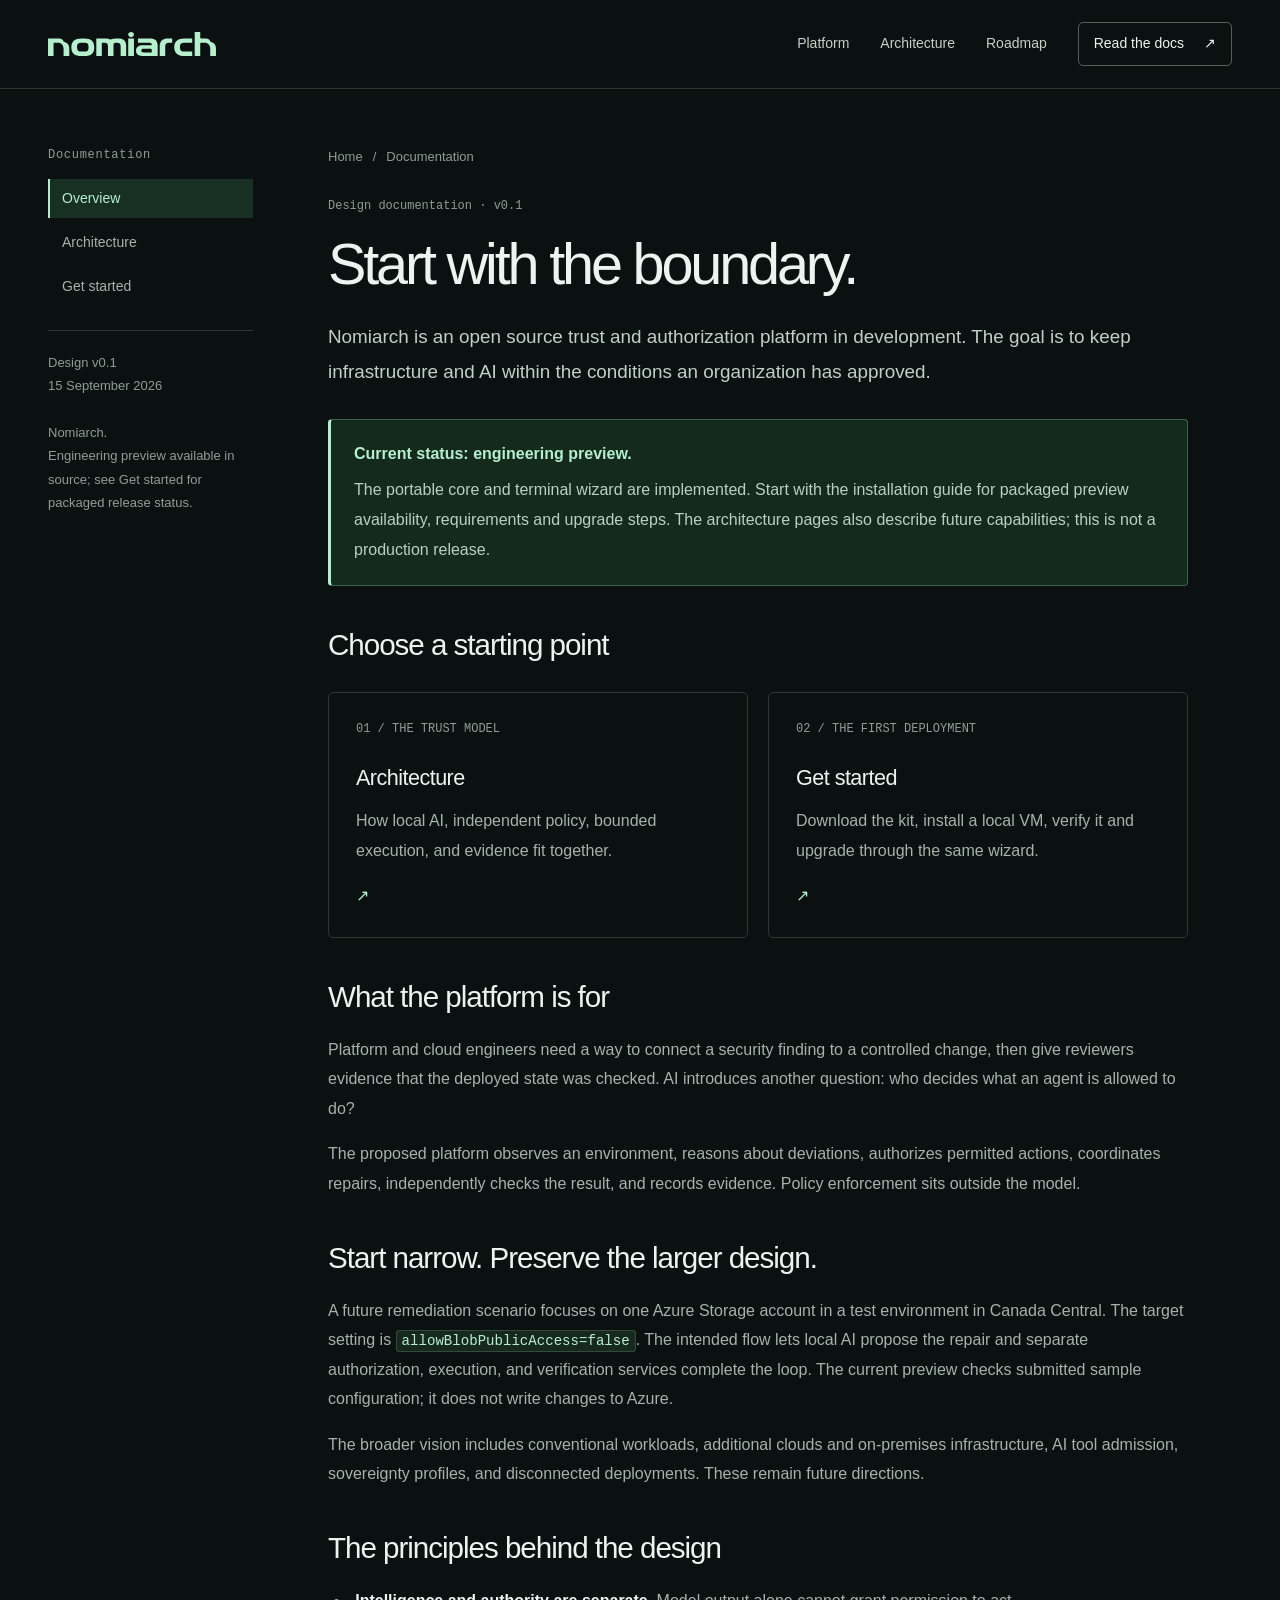
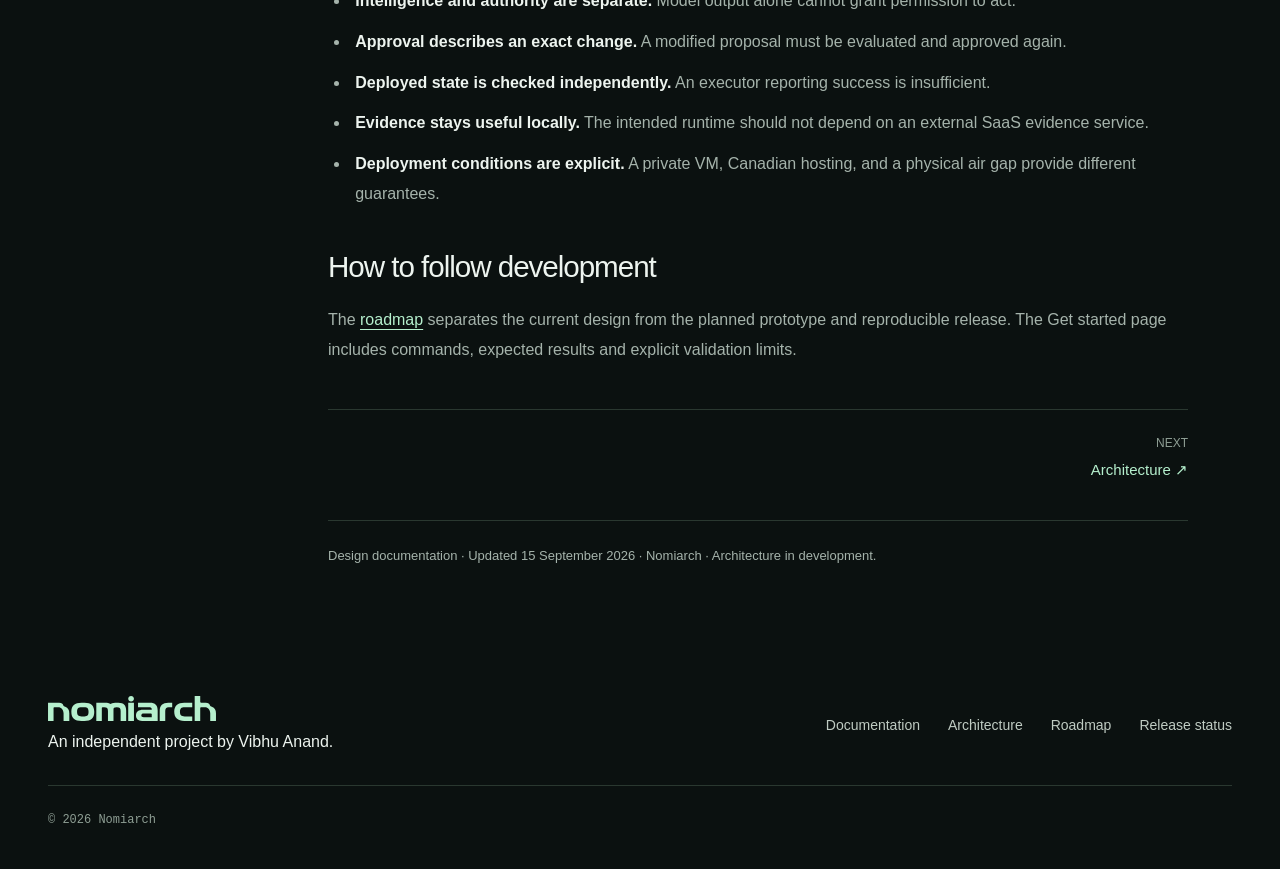
==== commit 2f3f8adb: "Prepare customer preview installation and upgrade guide" ====
--- a/site/docs/index.html
+++ b/site/docs/index.html
@@ -17,25 +17,25 @@
 <meta property="og:site_name" content="Nomiarch">
 </head><body>
 <a class="skip-link" href="#main">Skip to content</a>  <header class="topbar"><div class="container header-inner"><a class="brand" href="../" aria-label="Nomiarch home"><img class="brand-wordmark" src="../assets/brand/wordmark-mint.svg" alt="Nomiarch" width="821" height="120"></a><nav class="nav" aria-label="Main navigation"><a class="hide-mobile" href="../#platform">Platform</a><a class="hide-mobile" href="architecture/">Architecture</a><a href="../#roadmap">Roadmap</a><a class="nav-cta" href="./">Read the docs <span aria-hidden="true">↗</span></a></nav></div></header>
-<div class="container docs-shell"><aside class="sidebar"><div class="sidebar-label">Documentation</div><nav aria-label="Documentation navigation"><a href="./" aria-current="page">Overview</a><a href="architecture/">Architecture</a><a href="running/">Running the project</a></nav><div class="sidebar-note">Design v0.1<br>15 September 2026<br><br>Nomiarch.<br>No runnable release yet.</div></aside><main id="main" class="doc"><div class="breadcrumb"><a href="../">Home</a><span aria-hidden="true">/</span><span>Documentation</span></div>
+<div class="container docs-shell"><aside class="sidebar"><div class="sidebar-label">Documentation</div><nav aria-label="Documentation navigation"><a href="./" aria-current="page">Overview</a><a href="architecture/">Architecture</a><a href="running/">Get started</a></nav><div class="sidebar-note">Design v0.1<br>15 September 2026<br><br>Nomiarch.<br>Engineering preview available in source; see Get started for packaged release status.</div></aside><main id="main" class="doc"><div class="breadcrumb"><a href="../">Home</a><span aria-hidden="true">/</span><span>Documentation</span></div>
 <span class="badge">Design documentation · v0.1</span>
 <h1>Start with the boundary.</h1>
 <p class="lede">Nomiarch is an open source trust and authorization platform in development. The goal is to keep infrastructure and AI within the conditions an organization has approved.</p>
-<div class="callout"><strong>Current status: design, before the first release.</strong><p>These pages describe the proposed implementation. The project does not yet have a runnable installer or a production release. The first public runtime release is still being developed.</p></div>
+<div class="callout"><strong>Current status: engineering preview.</strong><p>The portable core and terminal wizard are implemented. Start with the installation guide for packaged preview availability, requirements and upgrade steps. The architecture pages also describe future capabilities; this is not a production release.</p></div>
 <h2>Choose a starting point</h2>
 <div class="doc-card-grid">
 <a class="doc-card" href="architecture/"><span class="mono">01 / THE TRUST MODEL</span><h3>Architecture</h3><p>How local AI, independent policy, bounded execution, and evidence fit together.</p><span class="card-arrow" aria-hidden="true">↗</span></a>
-<a class="doc-card" href="running/"><span class="mono">02 / THE FIRST DEPLOYMENT</span><h3>Running the project</h3><p>The planned VM installation path and what must be proven before a release.</p><span class="card-arrow" aria-hidden="true">↗</span></a>
+<a class="doc-card" href="running/"><span class="mono">02 / THE FIRST DEPLOYMENT</span><h3>Get started</h3><p>Download the kit, install a local VM, verify it and upgrade through the same wizard.</p><span class="card-arrow" aria-hidden="true">↗</span></a>
 </div>
 <h2>What the platform is for</h2>
 <p>Platform and cloud engineers need a way to connect a security finding to a controlled change, then give reviewers evidence that the deployed state was checked. AI introduces another question: who decides what an agent is allowed to do?</p>
 <p>The proposed platform observes an environment, reasons about deviations, authorizes permitted actions, coordinates repairs, independently checks the result, and records evidence. Policy enforcement sits outside the model.</p>
 <h2>Start narrow. Preserve the larger design.</h2>
-<p>The first scenario focuses on one Azure Storage account in a test environment in Canada Central. The target setting is <code>allowBlobPublicAccess=false</code>. Local AI proposes the repair; separate authorization, execution, and verification services complete the loop.</p>
+<p>A future remediation scenario focuses on one Azure Storage account in a test environment in Canada Central. The target setting is <code>allowBlobPublicAccess=false</code>. The intended flow lets local AI propose the repair and separate authorization, execution, and verification services complete the loop. The current preview checks submitted sample configuration; it does not write changes to Azure.</p>
 <p>The broader vision includes conventional workloads, additional clouds and on-premises infrastructure, AI tool admission, sovereignty profiles, and disconnected deployments. These remain future directions.</p>
 <h2>The principles behind the design</h2>
 <ul><li><strong>Intelligence and authority are separate.</strong> Model output alone cannot grant permission to act.</li><li><strong>Approval describes an exact change.</strong> A modified proposal must be evaluated and approved again.</li><li><strong>Deployed state is checked independently.</strong> An executor reporting success is insufficient.</li><li><strong>Evidence stays useful locally.</strong> The intended runtime should not depend on an external SaaS evidence service.</li><li><strong>Deployment conditions are explicit.</strong> A private VM, Canadian hosting, and a physical air gap provide different guarantees.</li></ul>
-<h2>How to follow development</h2><p>The <a href="../#roadmap">roadmap</a> separates the current design from the planned prototype and reproducible release. Installation commands will appear here only after they have been tested against a published version.</p>
+<h2>How to follow development</h2><p>The <a href="../#roadmap">roadmap</a> separates the current design from the planned prototype and reproducible release. The Get started page includes commands, expected results and explicit validation limits.</p>
 <nav class="doc-pagination" aria-label="Documentation pages"><a href="architecture/"><small>NEXT</small>Architecture ↗</a></nav>
 <p class="smallprint">Design documentation · Updated 15 September 2026 · Nomiarch · Architecture in development.</p></main></div>  <footer class="footer"><div class="container footer-inner"><div><a class="brand" href="../" aria-label="Nomiarch home"><img class="brand-wordmark" src="../assets/brand/wordmark-mint.svg" alt="Nomiarch" width="821" height="120"></a><p>An independent project by Vibhu Anand.</p></div><nav class="footer-links" aria-label="Footer"><a href="./">Documentation</a><a href="architecture/">Architecture</a><a href="../#roadmap">Roadmap</a><a href="running/">Release status</a></nav><span class="footer-year">© 2026 Nomiarch</span></div></footer>
 </body></html>
--- a/site/styles.css
+++ b/site/styles.css
@@ -17,3 +17,9 @@
 /* Signature wordmark: keep the intrinsic vector aspect ratio at every size. */
 .brand-wordmark{display:block;width:168px;height:auto;max-width:100%}
 @media(max-width:640px){.brand-wordmark{width:132px}}
+
+/* Offline quickstart commands remain readable on narrow screens. */
+.doc pre { background: #101b18; color: #ddf9ec; border: 1px solid #294037; border-radius: 8px; padding: 20px; overflow-x: auto; line-height: 1.65; max-width: 100%; }
+.doc pre code { background: transparent; padding: 0; color: inherit; white-space: pre; }
+.doc { min-width: 0; }
+.doc .actions { margin: 24px 0; flex-wrap: wrap; }
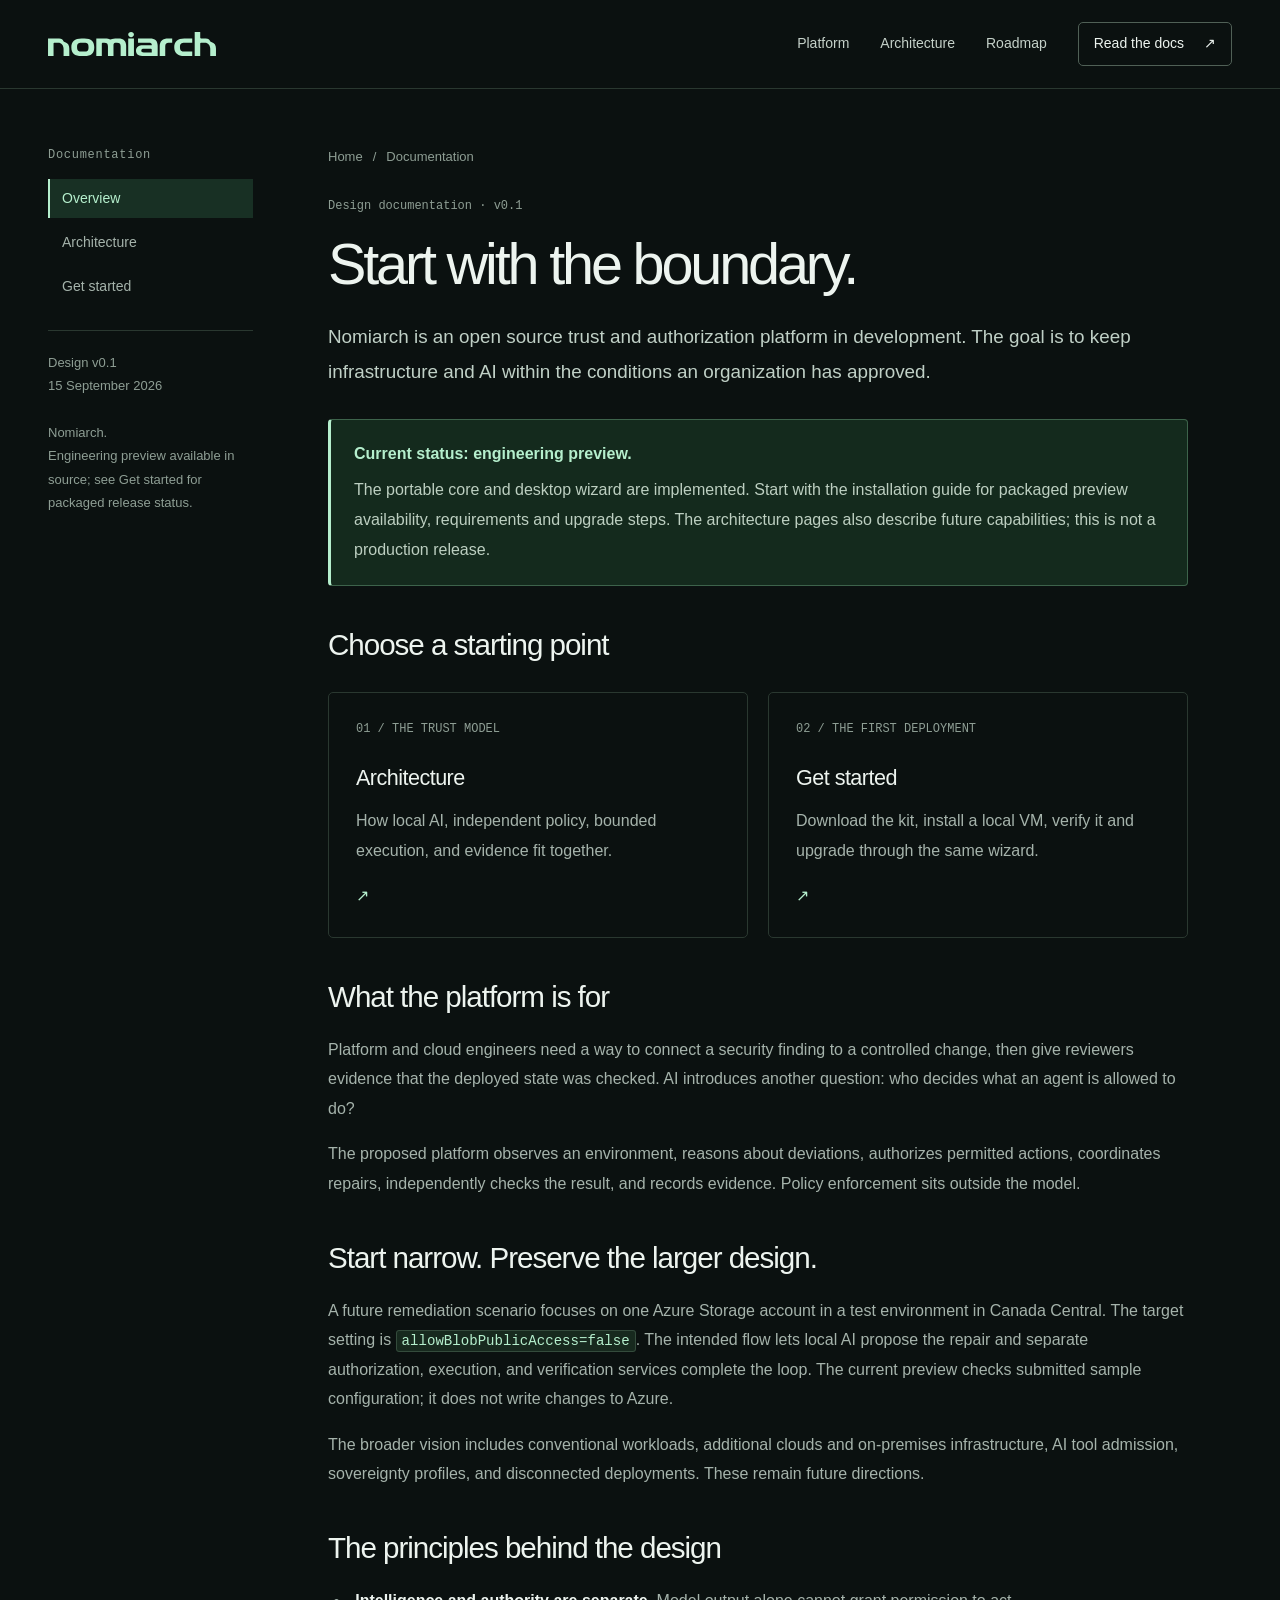
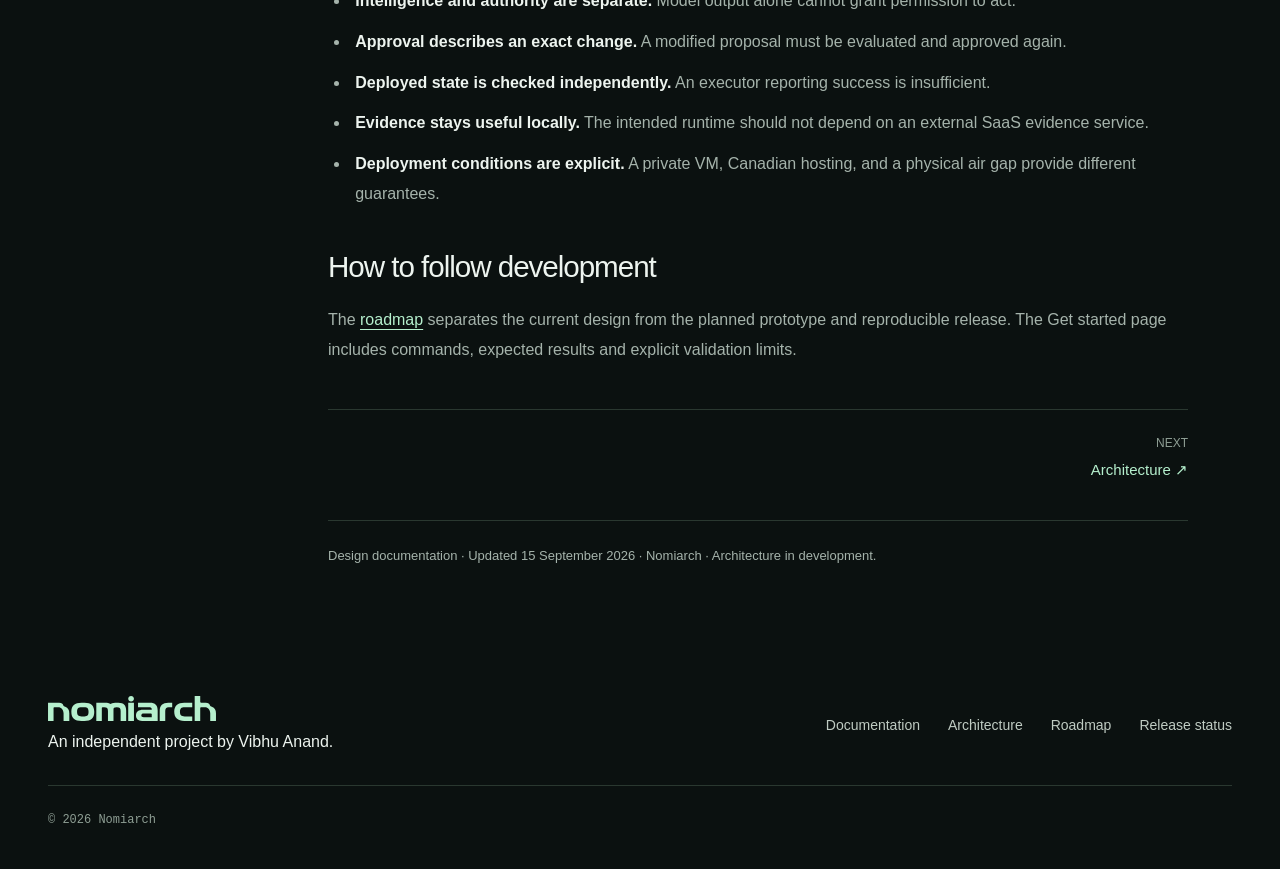
==== commit 1384fb92: "Make graphical downloads the default customer setup path" ====
--- a/site/docs/index.html
+++ b/site/docs/index.html
@@ -21,7 +21,7 @@
 <span class="badge">Design documentation · v0.1</span>
 <h1>Start with the boundary.</h1>
 <p class="lede">Nomiarch is an open source trust and authorization platform in development. The goal is to keep infrastructure and AI within the conditions an organization has approved.</p>
-<div class="callout"><strong>Current status: engineering preview.</strong><p>The portable core and terminal wizard are implemented. Start with the installation guide for packaged preview availability, requirements and upgrade steps. The architecture pages also describe future capabilities; this is not a production release.</p></div>
+<div class="callout"><strong>Current status: engineering preview.</strong><p>The portable core and desktop wizard are implemented. Start with the installation guide for packaged preview availability, requirements and upgrade steps. The architecture pages also describe future capabilities; this is not a production release.</p></div>
 <h2>Choose a starting point</h2>
 <div class="doc-card-grid">
 <a class="doc-card" href="architecture/"><span class="mono">01 / THE TRUST MODEL</span><h3>Architecture</h3><p>How local AI, independent policy, bounded execution, and evidence fit together.</p><span class="card-arrow" aria-hidden="true">↗</span></a>
--- a/site/styles.css
+++ b/site/styles.css
@@ -23,3 +23,6 @@
 .doc pre code { background: transparent; padding: 0; color: inherit; white-space: pre; }
 .doc { min-width: 0; }
 .doc .actions { margin: 24px 0; flex-wrap: wrap; }
+
+.download-grid { display:grid; grid-template-columns:repeat(2,minmax(0,1fr)); gap:16px; margin:28px 0; }
+@media (max-width:640px) { .download-grid { grid-template-columns:1fr; } }
